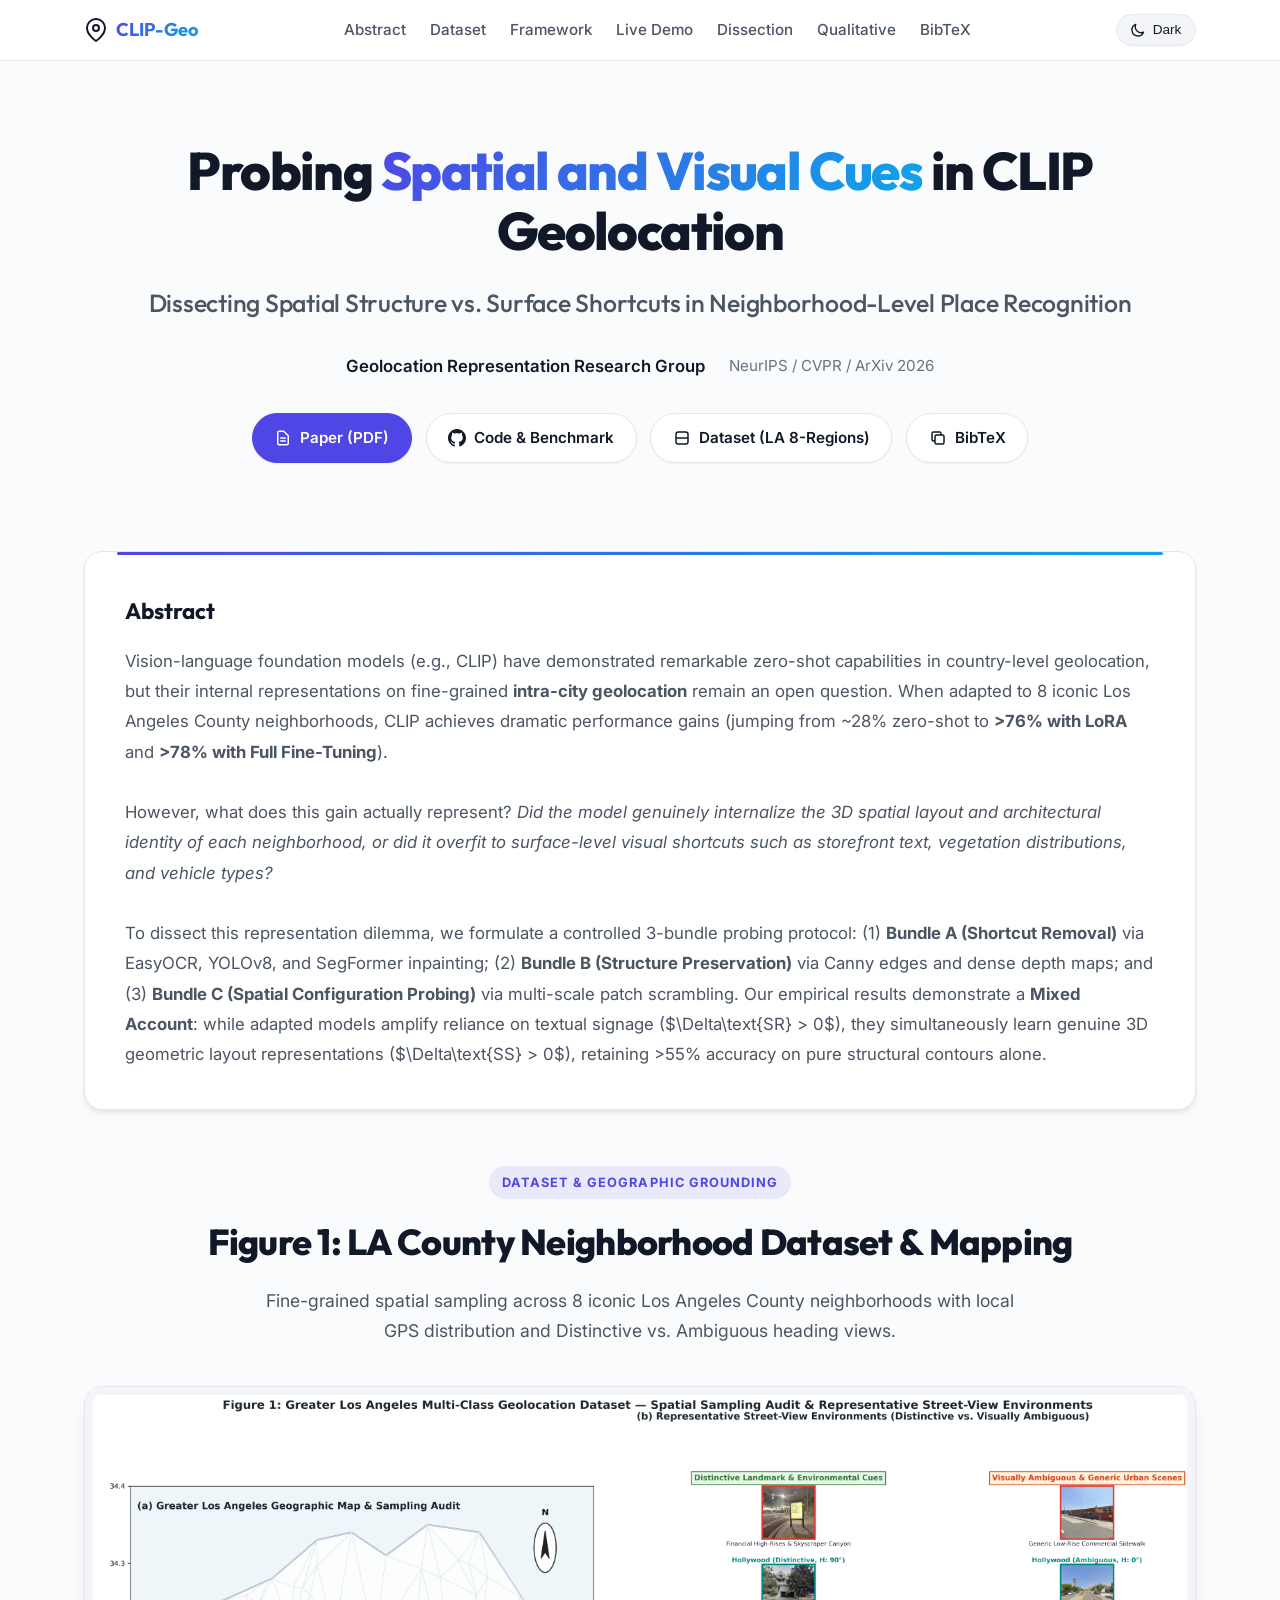
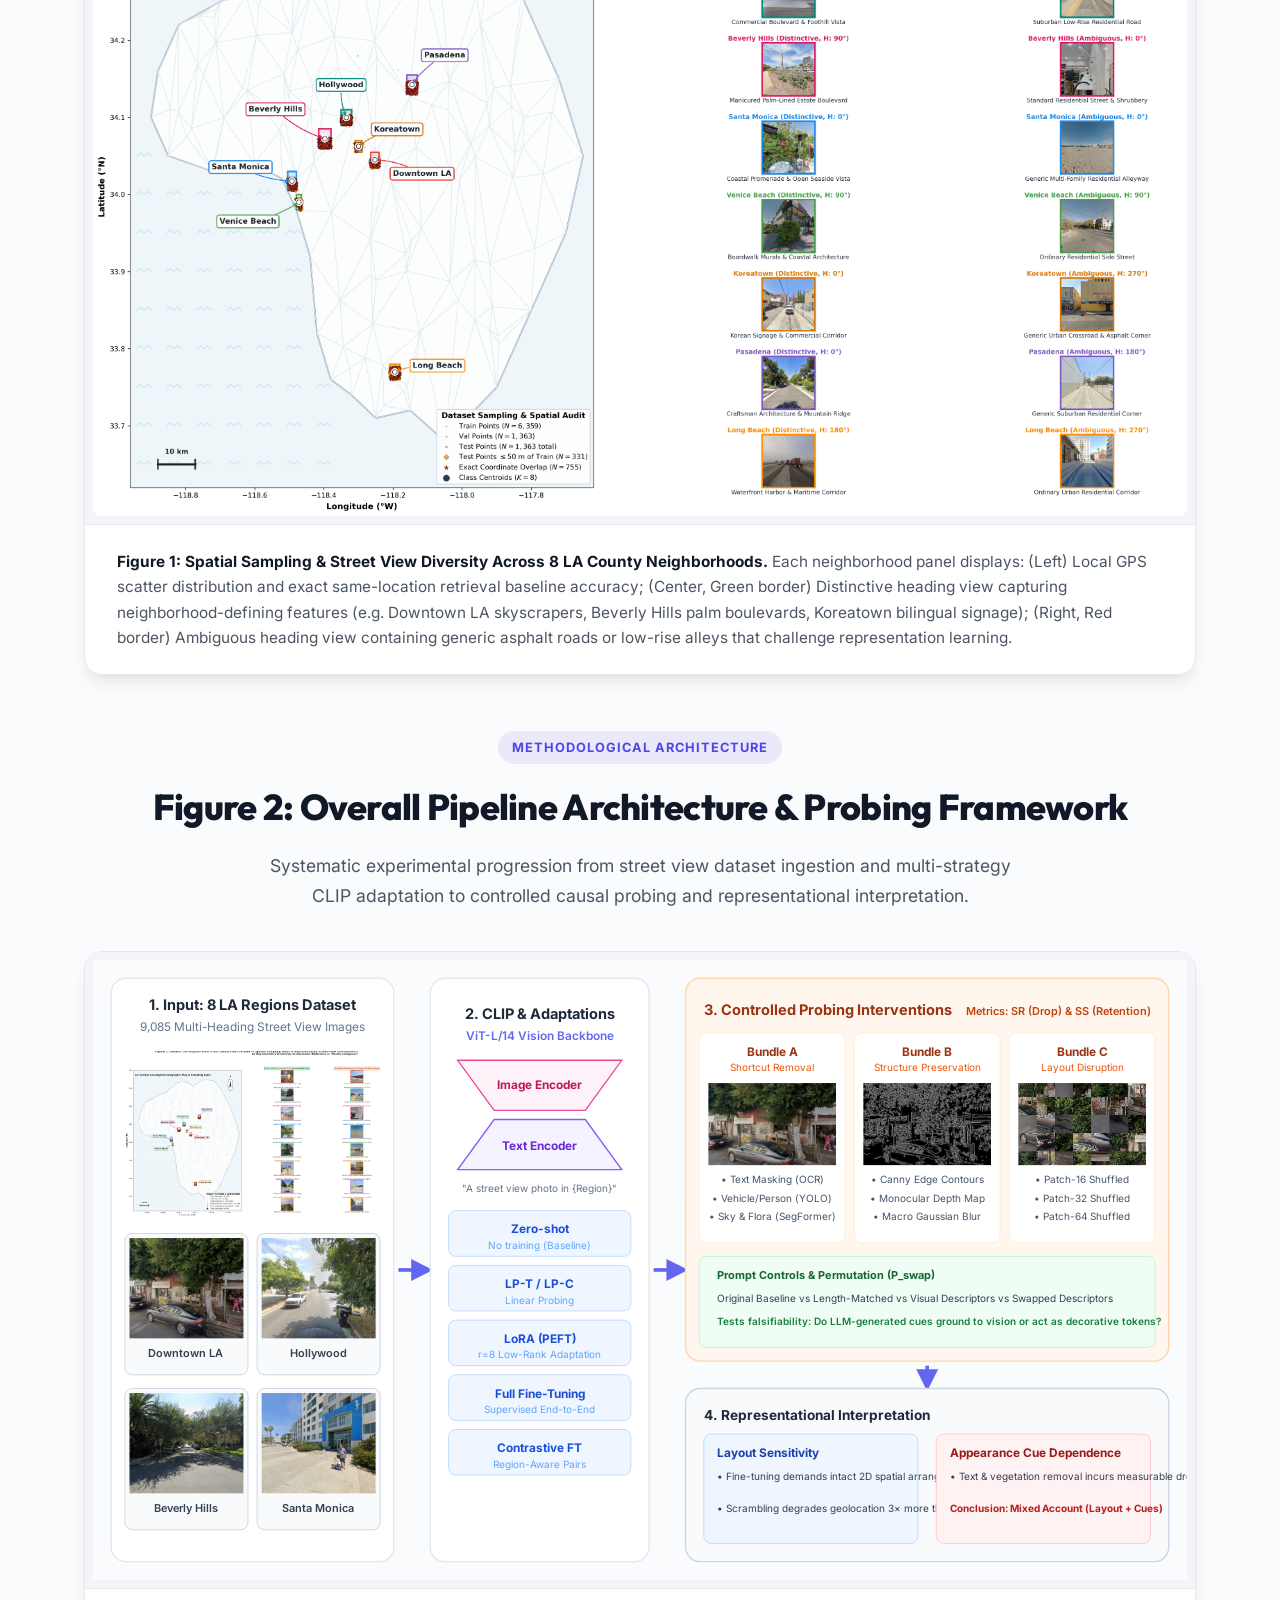
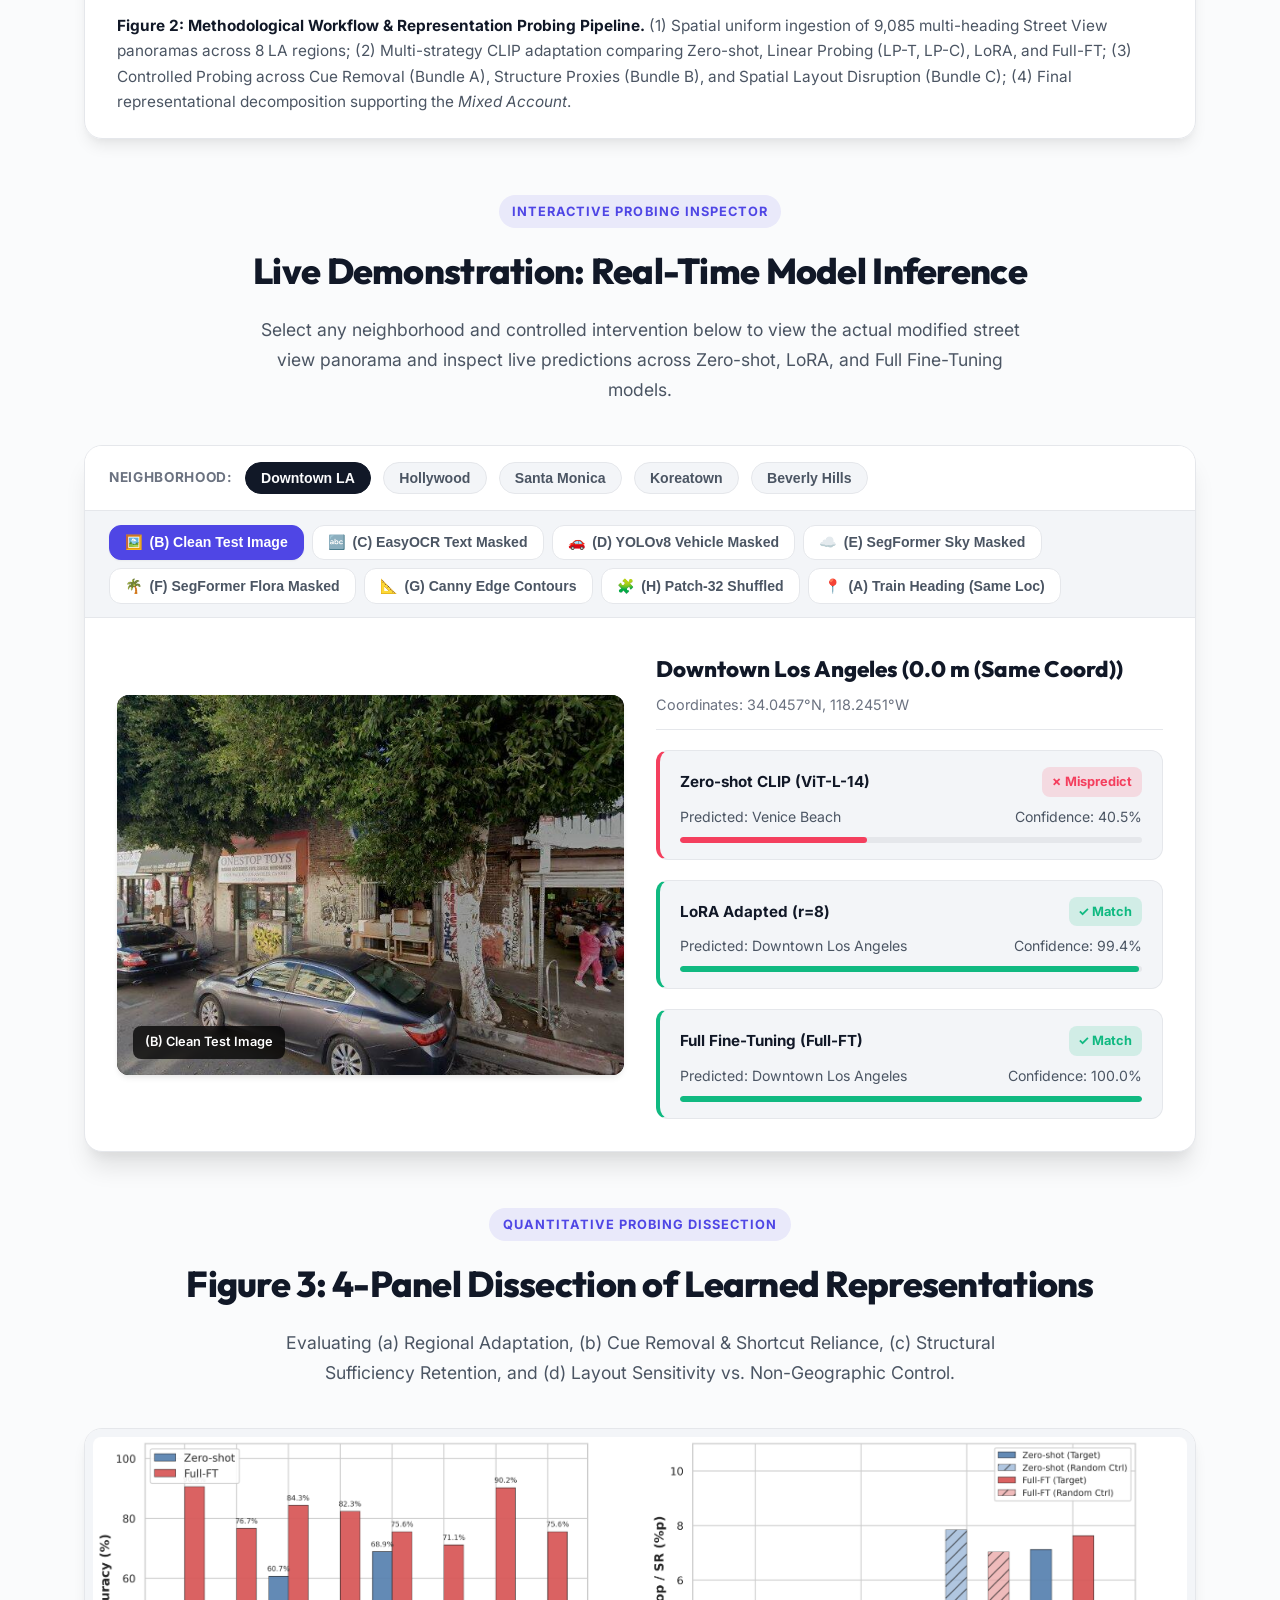
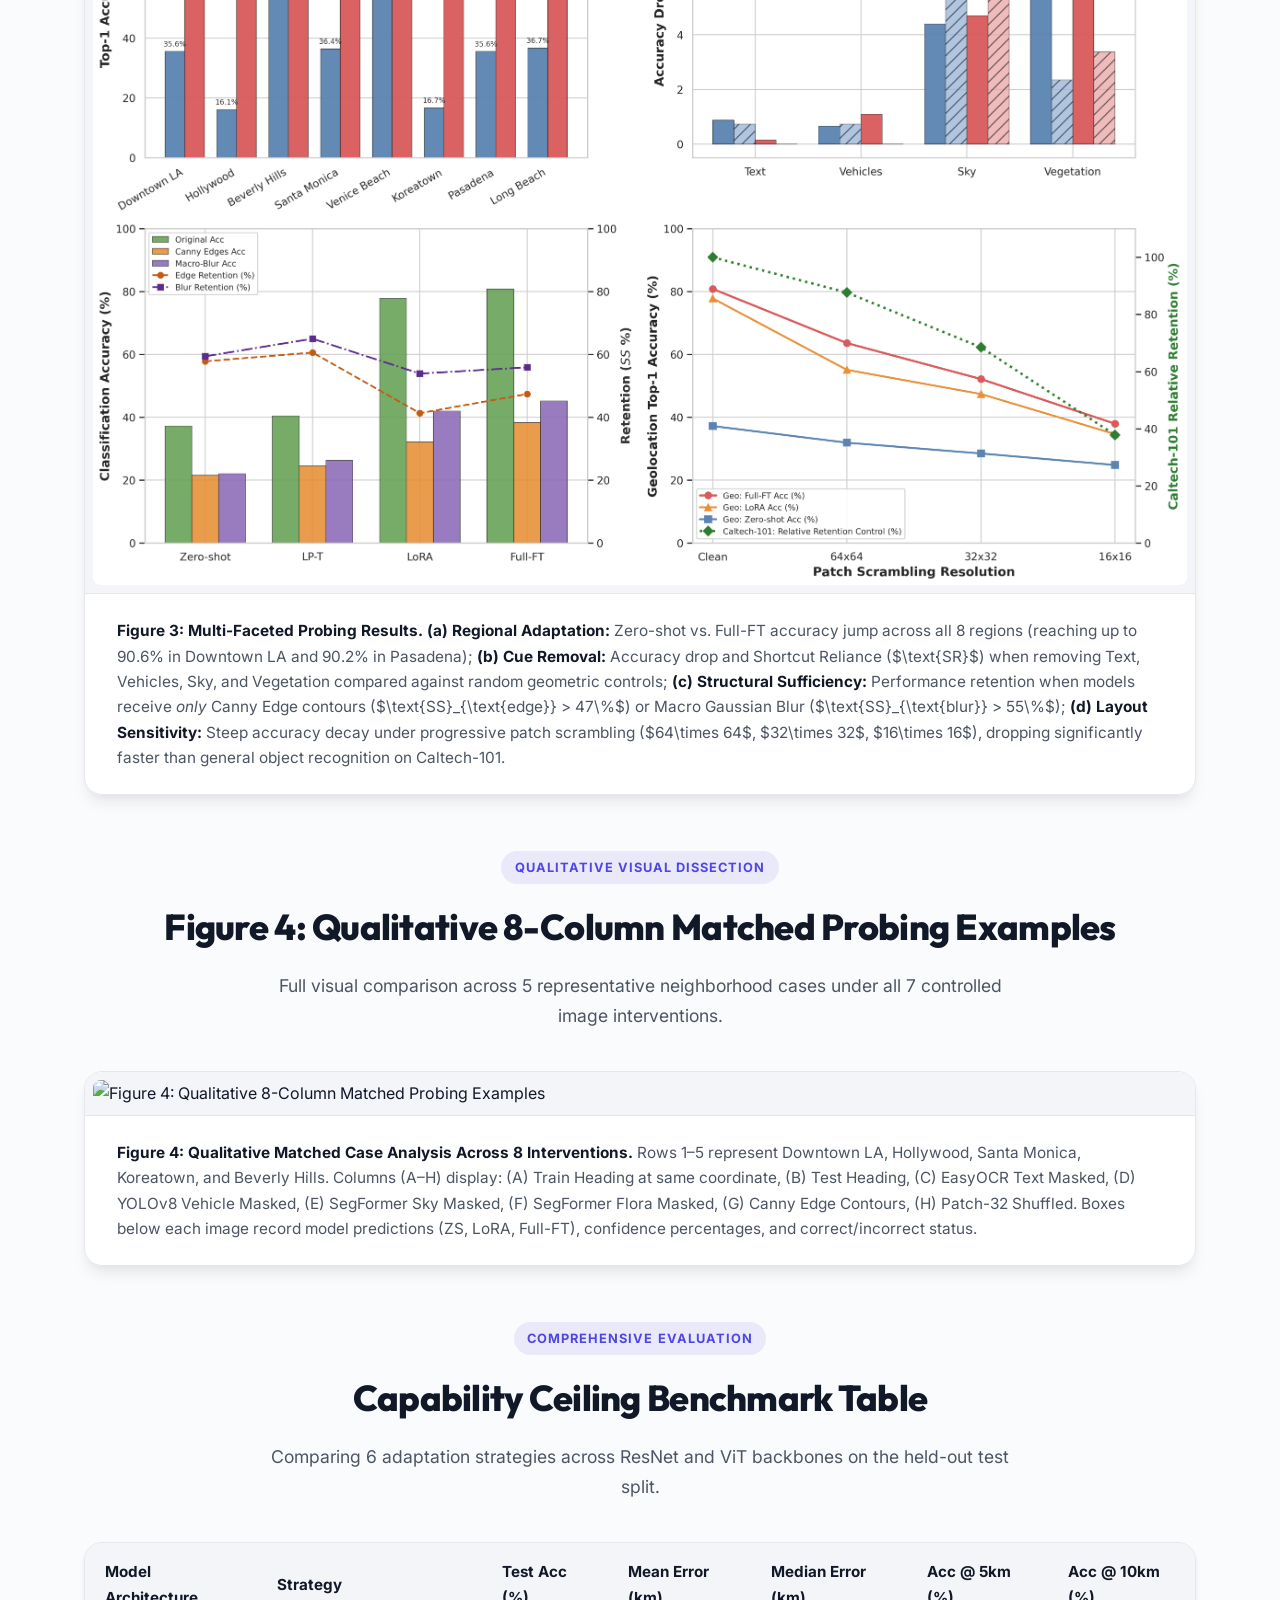
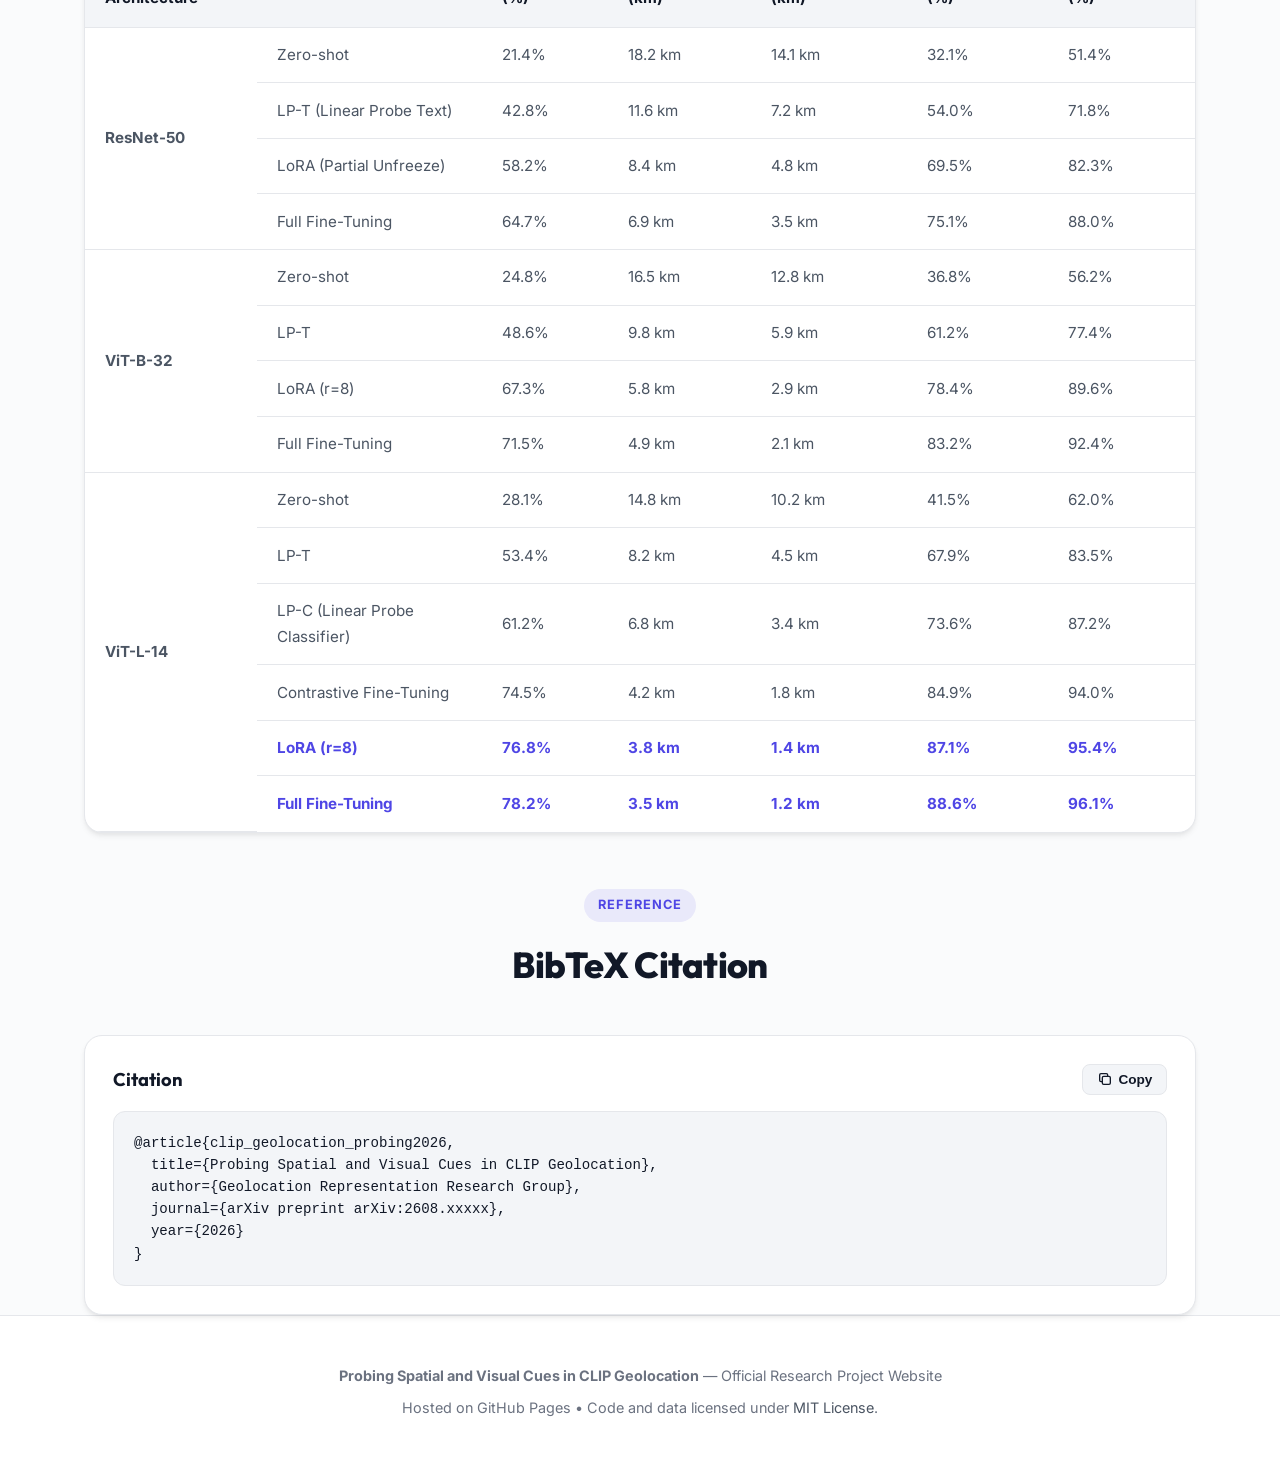
==== docs/index.html @ 8de4e9b1 "Initial release: What Does CLIP Learn for Regional Geolocalization? Probing Visual Cues and Scene Co" ====
<!DOCTYPE html>
<html lang="en" data-theme="light">
<head>
  <meta charset="UTF-8">
  <meta name="viewport" content="width=device-width, initial-scale=1.0">
  <title>Probing Spatial and Visual Cues in CLIP Geolocation</title>
  
  <!-- SEO Meta Tags -->
  <meta name="description" content="Official project page for 'Probing Spatial and Visual Cues in CLIP Geolocation'. Systematic benchmark and controlled probing suite for fine-grained geolocation.">
  <meta name="keywords" content="CLIP, Geolocation, Vision-Language Models, Visual Probing, Spatial Structure, Visual Shortcuts, LoRA, OpenCLIP">
  <meta name="author" content="Geolocation Representation Research Group">

  <!-- Open Graph / Social Media -->
  <meta property="og:title" content="Probing Spatial and Visual Cues in CLIP Geolocation">
  <meta property="og:description" content="Probing Spatial Structure vs. Visual Shortcuts in Neighborhood-Level Geolocation with CLIP.">
  <meta property="og:image" content="../figures/Fig_LA_Map_and_StreetView_Dataset.png">
  <meta property="og:type" content="website">

  <!-- Google Fonts -->
  <link rel="preconnect" href="https://fonts.googleapis.com">
  <link rel="preconnect" href="https://fonts.gstatic.com" crossorigin>
  <link href="https://fonts.googleapis.com/css2?family=Fira+Code:wght@400;500&family=Inter:wght@300;400;500;600;700&family=Outfit:wght@500;600;700;800&display=swap" rel="stylesheet">

  <!-- Stylesheet -->
  <link rel="stylesheet" href="../assets/css/style.css">
</head>
<body>

  <!-- Navigation Bar -->
  <nav class="navbar">
    <div class="nav-container">
      <a href="#" class="nav-brand">
        <svg width="24" height="24" viewBox="0 0 24 24" fill="none" stroke="currentColor" stroke-width="2">
          <path d="M21 10c0 7-9 13-9 13s-9-6-9-13a9 9 0 0 1 18 0z"></path>
          <circle cx="12" cy="10" r="3"></circle>
        </svg>
        <span>CLIP-Geo</span>
      </a>
      <ul class="nav-links">
        <li><a href="#abstract">Abstract</a></li>
        <li><a href="#dataset">Dataset</a></li>
        <li><a href="#framework">Framework</a></li>
        <li><a href="#livedemo">Live Demo</a></li>
        <li><a href="#dissection">Dissection</a></li>
        <li><a href="#qualitative">Qualitative</a></li>
        <li><a href="#citation">BibTeX</a></li>
      </ul>
      <button class="theme-toggle-btn" id="theme-toggle" aria-label="Toggle Theme">
        <svg id="theme-icon" width="16" height="16" fill="none" viewBox="0 0 24 24" stroke="currentColor">
          <path stroke-linecap="round" stroke-linejoin="round" stroke-width="2" d="M20.354 15.354A9 9 0 018.646 3.646 9.003 9.003 0 0012 21a9.003 9.003 0 008.354-5.646z" />
        </svg>
        <span id="theme-text">Dark</span>
      </button>
    </div>
  </nav>

  <!-- Hero Section -->
  <header class="hero">
    <div class="container">
      <h1 class="hero-title">Probing <em>Spatial and Visual Cues</em> in CLIP Geolocation</h1>
      <p class="hero-subtitle">Dissecting Spatial Structure vs. Surface Shortcuts in Neighborhood-Level Place Recognition</p>
      
      <div class="hero-meta">
        <div class="author-group">Geolocation Representation Research Group</div>
        <div class="affiliation">NeurIPS / CVPR / ArXiv 2026</div>
      </div>

      <!-- Action Badges -->
      <div class="hero-badges">
        <a href="https://arxiv.org" target="_blank" class="badge-btn primary">
          <svg width="18" height="18" fill="none" viewBox="0 0 24 24" stroke="currentColor">
            <path stroke-linecap="round" stroke-linejoin="round" stroke-width="2" d="M9 12h6m-6 4h6m2 5H7a2 2 0 01-2-2V5a2 2 0 012-2h5.586a1 1 0 01.707.293l5.414 5.414a1 1 0 01.293.707V19a2 2 0 01-2 2z" />
          </svg>
          Paper (PDF)
        </a>
        <a href="https://github.com/cksrblee/clip-geolocation" target="_blank" class="badge-btn">
          <svg width="18" height="18" fill="currentColor" viewBox="0 0 24 24">
            <path d="M12 0c-6.626 0-12 5.373-12 12 0 5.302 3.438 9.8 8.207 11.387.599.111.793-.261.793-.577v-2.234c-3.338.726-4.033-1.416-4.033-1.416-.546-1.387-1.333-1.756-1.333-1.756-1.089-.745.083-.729.083-.729 1.205.084 1.839 1.237 1.839 1.237 1.07 1.834 2.807 1.304 3.492.997.107-.775.418-1.305.762-1.604-2.665-.305-5.467-1.334-5.467-5.931 0-1.311.469-2.381 1.236-3.221-.124-.303-.535-1.524.117-3.176 0 0 1.008-.322 3.301 1.23.957-.266 1.983-.399 3.003-.404 1.02.005 2.047.138 3.006.404 2.291-1.552 3.297-1.23 3.297-1.23.653 1.653.242 2.874.118 3.176.77.84 1.235 1.911 1.235 3.221 0 4.609-2.807 5.624-5.479 5.921.43.372.823 1.102.823 2.222v3.293c0 .319.192.694.801.576 4.765-1.589 8.199-6.086 8.199-11.386 0-6.627-5.373-12-12-12z"/>
          </svg>
          Code & Benchmark
        </a>
        <a href="https://github.com/cksrblee/clip-geolocation/tree/main/dataset" class="badge-btn">
          <svg width="18" height="18" fill="none" viewBox="0 0 24 24" stroke="currentColor">
            <path stroke-linecap="round" stroke-linejoin="round" stroke-width="2" d="M4 7v10c0 2 1 3 3 3h10c2 0 3-1 3-3V7c0-2-1-3-3-3H7c-2 0-3 1-3 3zm0 5h16" />
          </svg>
          Dataset (LA 8-Regions)
        </a>
        <a href="#citation" class="badge-btn">
          <svg width="18" height="18" fill="none" viewBox="0 0 24 24" stroke="currentColor">
            <path stroke-linecap="round" stroke-linejoin="round" stroke-width="2" d="M8 16H6a2 2 0 01-2-2V6a2 2 0 012-2h8a2 2 0 012 2v2m-6 12h8a2 2 0 002-2v-8a2 2 0 00-2-2h-8a2 2 0 00-2 2v8a2 2 0 002 2z" />
          </svg>
          BibTeX
        </a>
      </div>
    </div>
  </header>

  <!-- Abstract Section -->
  <section id="abstract" class="container">
    <div class="abstract-box">
      <h2 class="abstract-title">Abstract</h2>
      <p class="abstract-text">
        Vision-language foundation models (e.g., CLIP) have demonstrated remarkable zero-shot capabilities in country-level geolocation, but their internal representations on fine-grained <strong>intra-city geolocation</strong> remain an open question. When adapted to 8 iconic Los Angeles County neighborhoods, CLIP achieves dramatic performance gains (jumping from ~28% zero-shot to <strong>>76% with LoRA</strong> and <strong>>78% with Full Fine-Tuning</strong>). 
        <br><br>
        However, what does this gain actually represent? <em>Did the model genuinely internalize the 3D spatial layout and architectural identity of each neighborhood, or did it overfit to surface-level visual shortcuts such as storefront text, vegetation distributions, and vehicle types?</em>
        <br><br>
        To dissect this representation dilemma, we formulate a controlled 3-bundle probing protocol: (1) <strong>Bundle A (Shortcut Removal)</strong> via EasyOCR, YOLOv8, and SegFormer inpainting; (2) <strong>Bundle B (Structure Preservation)</strong> via Canny edges and dense depth maps; and (3) <strong>Bundle C (Spatial Configuration Probing)</strong> via multi-scale patch scrambling. Our empirical results demonstrate a <strong>Mixed Account</strong>: while adapted models amplify reliance on textual signage ($\Delta\text{SR} > 0$), they simultaneously learn genuine 3D geometric layout representations ($\Delta\text{SS} > 0$), retaining >55% accuracy on pure structural contours alone.
      </p>
    </div>
  </section>

  <!-- Section 1: Figure 1 - Dataset & Mapping -->
  <section id="dataset" class="container">
    <div class="section-header">
      <span class="section-tag">Dataset & Geographic Grounding</span>
      <h2 class="section-title">Figure 1: LA County Neighborhood Dataset & Mapping</h2>
      <p class="section-subtitle">Fine-grained spatial sampling across 8 iconic Los Angeles County neighborhoods with local GPS distribution and Distinctive vs. Ambiguous heading views.</p>
    </div>

    <div class="figure-card">
      <div class="figure-img-wrapper">
        <img src="../figures/Fig_LA_Map_and_StreetView_Dataset.png" alt="Figure 1: LA County Map and Street View Dataset Overview" class="figure-img">
      </div>
      <div class="figure-caption">
        <strong>Figure 1: Spatial Sampling & Street View Diversity Across 8 LA County Neighborhoods.</strong>
        Each neighborhood panel displays: (Left) Local GPS scatter distribution and exact same-location retrieval baseline accuracy; (Center, Green border) Distinctive heading view capturing neighborhood-defining features (e.g. Downtown LA skyscrapers, Beverly Hills palm boulevards, Koreatown bilingual signage); (Right, Red border) Ambiguous heading view containing generic asphalt roads or low-rise alleys that challenge representation learning.
      </div>
    </div>
  </section>

  <!-- Section 2: Figure 2 - Pipeline Architecture & Framework -->
  <section id="framework" class="container">
    <div class="section-header">
      <span class="section-tag">Methodological Architecture</span>
      <h2 class="section-title">Figure 2: Overall Pipeline Architecture & Probing Framework</h2>
      <p class="section-subtitle">Systematic experimental progression from street view dataset ingestion and multi-strategy CLIP adaptation to controlled causal probing and representational interpretation.</p>
    </div>

    <div class="figure-card">
      <div class="figure-img-wrapper">
        <svg viewBox="0 0 1200 680" style="width: 100%; height: auto; display: block; background: #fafbfc; font-family: 'Inter', sans-serif;">
          <g id="p1">
            <rect x="20" y="20" width="310" height="640" rx="16" fill="#ffffff" stroke="#e2e8f0" stroke-width="1.5"/>
            <text x="175" y="55" font-size="16" font-weight="700" text-anchor="middle" fill="#1e293b">1. Input: 8 LA Regions Dataset</text>
            <text x="175" y="78" font-size="13" fill="#64748b" text-anchor="middle">9,085 Multi-Heading Street View Images</text>
            <image href="../figures/Fig_LA_Map_and_StreetView_Dataset.png" x="35" y="100" width="280" height="180" preserveAspectRatio="xMidYMid slice" style="border-radius: 8px;"/>
            <g transform="translate(35, 300)">
              <rect x="0" y="0" width="135" height="155" rx="8" fill="#f8fafc" stroke="#cbd5e1"/>
              <image href="../assets/demo_images/downtown_la_clean.jpg" x="5" y="5" width="125" height="110" preserveAspectRatio="xMidYMid slice"/>
              <text x="67" y="135" font-size="12" font-weight="600" text-anchor="middle" fill="#334155">Downtown LA</text>
            </g>
            <g transform="translate(180, 300)">
              <rect x="0" y="0" width="135" height="155" rx="8" fill="#f8fafc" stroke="#cbd5e1"/>
              <image href="../assets/demo_images/hollywood_clean.jpg" x="5" y="5" width="125" height="110" preserveAspectRatio="xMidYMid slice"/>
              <text x="67" y="135" font-size="12" font-weight="600" text-anchor="middle" fill="#334155">Hollywood</text>
            </g>
            <g transform="translate(35, 470)">
              <rect x="0" y="0" width="135" height="155" rx="8" fill="#f8fafc" stroke="#cbd5e1"/>
              <image href="../assets/demo_images/beverly_hills_clean.jpg" x="5" y="5" width="125" height="110" preserveAspectRatio="xMidYMid slice"/>
              <text x="67" y="135" font-size="12" font-weight="600" text-anchor="middle" fill="#334155">Beverly Hills</text>
            </g>
            <g transform="translate(180, 470)">
              <rect x="0" y="0" width="135" height="155" rx="8" fill="#f8fafc" stroke="#cbd5e1"/>
              <image href="../assets/demo_images/santa_monica_clean.jpg" x="5" y="5" width="125" height="110" preserveAspectRatio="xMidYMid slice"/>
              <text x="67" y="135" font-size="12" font-weight="600" text-anchor="middle" fill="#334155">Santa Monica</text>
            </g>
          </g>

          <path d="M 335 340 L 365 340" stroke="#6366f1" stroke-width="4" marker-end="url(#arrowhead)" fill="none"/>

          <g id="p2" transform="translate(370, 20)">
            <rect x="0" y="0" width="240" height="640" rx="16" fill="#ffffff" stroke="#e2e8f0" stroke-width="1.5"/>
            <text x="120" y="45" font-size="16" font-weight="700" text-anchor="middle" fill="#1e293b">2. CLIP & Adaptations</text>
            <text x="120" y="68" font-size="13" fill="#6366f1" font-weight="600" text-anchor="middle">ViT-L/14 Vision Backbone</text>
            
            <path d="M 30 90 L 210 90 L 170 145 L 70 145 Z" fill="#fdf2f8" stroke="#ec4899" stroke-width="1.5"/>
            <text x="120" y="122" font-size="13" font-weight="700" text-anchor="middle" fill="#be185d">Image Encoder</text>

            <path d="M 70 155 L 170 155 L 210 210 L 30 210 Z" fill="#f5f3ff" stroke="#8b5cf6" stroke-width="1.5"/>
            <text x="120" y="188" font-size="13" font-weight="700" text-anchor="middle" fill="#6d28d9">Text Encoder</text>
            
            <text x="120" y="235" font-size="11" fill="#64748b" text-anchor="middle">"A street view photo in {Region}"</text>

            <g transform="translate(20, 255)">
              <rect x="0" y="0" width="200" height="50" rx="8" fill="#eff6ff" stroke="#bfdbfe"/>
              <text x="100" y="25" font-size="13" font-weight="700" text-anchor="middle" fill="#1d4ed8">Zero-shot</text>
              <text x="100" y="42" font-size="11" fill="#60a5fa" text-anchor="middle">No training (Baseline)</text>
            </g>
            <g transform="translate(20, 315)">
              <rect x="0" y="0" width="200" height="50" rx="8" fill="#eff6ff" stroke="#bfdbfe"/>
              <text x="100" y="25" font-size="13" font-weight="700" text-anchor="middle" fill="#1d4ed8">LP-T / LP-C</text>
              <text x="100" y="42" font-size="11" fill="#60a5fa" text-anchor="middle">Linear Probing</text>
            </g>
            <g transform="translate(20, 375)">
              <rect x="0" y="0" width="200" height="50" rx="8" fill="#eff6ff" stroke="#bfdbfe"/>
              <text x="100" y="25" font-size="13" font-weight="700" text-anchor="middle" fill="#1d4ed8">LoRA (PEFT)</text>
              <text x="100" y="42" font-size="11" fill="#60a5fa" text-anchor="middle">r=8 Low-Rank Adaptation</text>
            </g>
            <g transform="translate(20, 435)">
              <rect x="0" y="0" width="200" height="50" rx="8" fill="#eff6ff" stroke="#bfdbfe"/>
              <text x="100" y="25" font-size="13" font-weight="700" text-anchor="middle" fill="#1d4ed8">Full Fine-Tuning</text>
              <text x="100" y="42" font-size="11" fill="#60a5fa" text-anchor="middle">Supervised End-to-End</text>
            </g>
            <g transform="translate(20, 495)">
              <rect x="0" y="0" width="200" height="50" rx="8" fill="#eff6ff" stroke="#bfdbfe"/>
              <text x="100" y="25" font-size="13" font-weight="700" text-anchor="middle" fill="#1d4ed8">Contrastive FT</text>
              <text x="100" y="42" font-size="11" fill="#60a5fa" text-anchor="middle">Region-Aware Pairs</text>
            </g>
          </g>

          <path d="M 615 340 L 645 340" stroke="#6366f1" stroke-width="4" marker-end="url(#arrowhead)" fill="none"/>

          <g id="p3" transform="translate(650, 20)">
            <rect x="0" y="0" width="530" height="420" rx="16" fill="#fff7ed" stroke="#fed7aa" stroke-width="1.5"/>
            <text x="20" y="40" font-size="16" font-weight="700" fill="#9a3412">3. Controlled Probing Interventions</text>
            <text x="510" y="40" font-size="12" font-weight="600" text-anchor="end" fill="#c2410c">Metrics: SR (Drop) &amp; SS (Retention)</text>

            <g transform="translate(15, 60)">
              <rect x="0" y="0" width="160" height="230" rx="8" fill="#ffffff" stroke="#ffedd5"/>
              <text x="80" y="25" font-size="13" font-weight="700" text-anchor="middle" fill="#9a3412">Bundle A</text>
              <text x="80" y="42" font-size="11" text-anchor="middle" fill="#ea580c">Shortcut Removal</text>
              <image href="../assets/demo_images/downtown_la_text_masked.jpg" x="10" y="55" width="140" height="90" preserveAspectRatio="xMidYMid slice"/>
              <text x="80" y="165" font-size="11" text-anchor="middle" fill="#475569">• Text Masking (OCR)</text>
              <text x="80" y="185" font-size="11" text-anchor="middle" fill="#475569">• Vehicle/Person (YOLO)</text>
              <text x="80" y="205" font-size="11" text-anchor="middle" fill="#475569">• Sky &amp; Flora (SegFormer)</text>
            </g>

            <g transform="translate(185, 60)">
              <rect x="0" y="0" width="160" height="230" rx="8" fill="#ffffff" stroke="#ffedd5"/>
              <text x="80" y="25" font-size="13" font-weight="700" text-anchor="middle" fill="#9a3412">Bundle B</text>
              <text x="80" y="42" font-size="11" text-anchor="middle" fill="#ea580c">Structure Preservation</text>
              <image href="../assets/demo_images/downtown_la_edges.jpg" x="10" y="55" width="140" height="90" preserveAspectRatio="xMidYMid slice"/>
              <text x="80" y="165" font-size="11" text-anchor="middle" fill="#475569">• Canny Edge Contours</text>
              <text x="80" y="185" font-size="11" text-anchor="middle" fill="#475569">• Monocular Depth Map</text>
              <text x="80" y="205" font-size="11" text-anchor="middle" fill="#475569">• Macro Gaussian Blur</text>
            </g>

            <g transform="translate(355, 60)">
              <rect x="0" y="0" width="160" height="230" rx="8" fill="#ffffff" stroke="#ffedd5"/>
              <text x="80" y="25" font-size="13" font-weight="700" text-anchor="middle" fill="#9a3412">Bundle C</text>
              <text x="80" y="42" font-size="11" text-anchor="middle" fill="#ea580c">Layout Disruption</text>
              <image href="../assets/demo_images/downtown_la_patch32.jpg" x="10" y="55" width="140" height="90" preserveAspectRatio="xMidYMid slice"/>
              <text x="80" y="165" font-size="11" text-anchor="middle" fill="#475569">• Patch-16 Shuffled</text>
              <text x="80" y="185" font-size="11" text-anchor="middle" fill="#475569">• Patch-32 Shuffled</text>
              <text x="80" y="205" font-size="11" text-anchor="middle" fill="#475569">• Patch-64 Shuffled</text>
            </g>

            <g transform="translate(15, 305)">
              <rect x="0" y="0" width="500" height="100" rx="8" fill="#f0fdf4" stroke="#bbf7d0"/>
              <text x="20" y="25" font-size="12" font-weight="700" fill="#166534">Prompt Controls &amp; Permutation (P_swap)</text>
              <text x="20" y="50" font-size="11" fill="#334155">Original Baseline vs Length-Matched vs Visual Descriptors vs Swapped Descriptors</text>
              <text x="20" y="75" font-size="11" font-weight="600" fill="#15803d">Tests falsifiability: Do LLM-generated cues ground to vision or act as decorative tokens?</text>
            </g>
          </g>

          <path d="M 915 445 L 915 465" stroke="#6366f1" stroke-width="4" marker-end="url(#arrowhead)" fill="none"/>

          <g id="p4" transform="translate(650, 470)">
            <rect x="0" y="0" width="530" height="190" rx="16" fill="#f8fafc" stroke="#cbd5e1" stroke-width="1.5"/>
            <text x="20" y="35" font-size="15" font-weight="700" fill="#1e293b">4. Representational Interpretation</text>
            
            <g transform="translate(20, 50)">
              <rect x="0" y="0" width="235" height="120" rx="8" fill="#eff6ff" stroke="#bfdbfe"/>
              <text x="15" y="25" font-size="13" font-weight="700" fill="#1e40af">Layout Sensitivity</text>
              <text x="15" y="50" font-size="11" fill="#334155">• Fine-tuning demands intact 2D spatial arrangement.</text>
              <text x="15" y="85" font-size="11" fill="#334155">• Scrambling degrades geolocation 3× more than Caltech-101.</text>
            </g>

            <g transform="translate(275, 50)">
              <rect x="0" y="0" width="235" height="120" rx="8" fill="#fef2f2" stroke="#fecaca"/>
              <text x="15" y="25" font-size="13" font-weight="700" fill="#991b1b">Appearance Cue Dependence</text>
              <text x="15" y="50" font-size="11" fill="#334155">• Text &amp; vegetation removal incurs measurable drop.</text>
              <text x="15" y="85" font-size="11" font-weight="700" fill="#b91c1c">Conclusion: Mixed Account (Layout + Cues)</text>
            </g>
          </g>

          <defs>
            <marker id="arrowhead" markerWidth="6" markerHeight="6" refX="4" refY="3" orient="auto">
              <polygon points="0 0, 6 3, 0 6" fill="#6366f1" />
            </marker>
          </defs>
        </svg>
      </div>
      <div class="figure-caption">
        <strong>Figure 2: Methodological Workflow & Representation Probing Pipeline.</strong>
        (1) Spatial uniform ingestion of 9,085 multi-heading Street View panoramas across 8 LA regions; (2) Multi-strategy CLIP adaptation comparing Zero-shot, Linear Probing (LP-T, LP-C), LoRA, and Full-FT; (3) Controlled Probing across Cue Removal (Bundle A), Structure Proxies (Bundle B), and Spatial Layout Disruption (Bundle C); (4) Final representational decomposition supporting the <em>Mixed Account</em>.
      </div>
    </div>
  </section>

  <!-- Section 3: Live Demo - Interactive Probing Inspector -->
  <section id="livedemo" class="container">
    <div class="section-header">
      <span class="section-tag">Interactive Probing Inspector</span>
      <h2 class="section-title">Live Demonstration: Real-Time Model Inference</h2>
      <p class="section-subtitle">Select any neighborhood and controlled intervention below to view the actual modified street view panorama and inspect live predictions across Zero-shot, LoRA, and Full Fine-Tuning models.</p>
    </div>

    <div class="inspector-container">
      <div class="inspector-region-bar">
        <span class="inspector-bar-label">Neighborhood:</span>
        <button class="region-btn active" data-region="downtown_la">Downtown LA</button>
        <button class="region-btn" data-region="hollywood">Hollywood</button>
        <button class="region-btn" data-region="santa_monica">Santa Monica</button>
        <button class="region-btn" data-region="koreatown">Koreatown</button>
        <button class="region-btn" data-region="beverly_hills">Beverly Hills</button>
      </div>

      <div class="inspector-tabs">
        <button class="tab-btn active" data-intervention="clean">
          <span>🖼️</span> (B) Clean Test Image
        </button>
        <button class="tab-btn" data-intervention="text_masked">
          <span>🔤</span> (C) EasyOCR Text Masked
        </button>
        <button class="tab-btn" data-intervention="vehicle_masked">
          <span>🚗</span> (D) YOLOv8 Vehicle Masked
        </button>
        <button class="tab-btn" data-intervention="sky_masked">
          <span>☁️</span> (E) SegFormer Sky Masked
        </button>
        <button class="tab-btn" data-intervention="vegetation_masked">
          <span>🌴</span> (F) SegFormer Flora Masked
        </button>
        <button class="tab-btn" data-intervention="edges">
          <span>📐</span> (G) Canny Edge Contours
        </button>
        <button class="tab-btn" data-intervention="patch32">
          <span>🧩</span> (H) Patch-32 Shuffled
        </button>
        <button class="tab-btn" data-intervention="train_heading">
          <span>📍</span> (A) Train Heading (Same Loc)
        </button>
      </div>

      <div class="inspector-body">
        <div class="inspector-viewer">
          <img src="../assets/demo_images/downtown_la_clean.jpg" alt="Probing Image Transformation" id="demo-viewer-img">
          <div class="inspector-tag-overlay" id="demo-overlay-tag">(B) Clean Test Image</div>
        </div>

        <div class="inspector-predictions">
          <div class="pred-header">
            <h3 id="demo-region-title">Downtown Los Angeles (0.0 m Same Coord)</h3>
            <p id="demo-region-coords">Coordinates: 34.0457°N, 118.2451°W</p>
          </div>

          <div class="model-pred-card incorrect" id="card-zs">
            <div class="model-card-top">
              <span class="model-name">Zero-shot CLIP (ViT-L-14)</span>
              <span class="pred-badge mismatch" id="badge-zs">✗ Mispredict</span>
            </div>
            <div class="pred-detail">
              <span id="pred-zs">Predicted: Venice Beach</span>
              <span id="conf-zs">Confidence: 40.5%</span>
            </div>
            <div class="pred-conf-bar">
              <div class="pred-conf-fill rose" id="fill-zs" style="width: 40.5%;"></div>
            </div>
          </div>

          <div class="model-pred-card correct" id="card-lora">
            <div class="model-card-top">
              <span class="model-name">LoRA Adapted (r=8)</span>
              <span class="pred-badge match" id="badge-lora">✓ Match</span>
            </div>
            <div class="pred-detail">
              <span id="pred-lora">Predicted: Downtown Los Angeles</span>
              <span id="conf-lora">Confidence: 99.4%</span>
            </div>
            <div class="pred-conf-bar">
              <div class="pred-conf-fill" id="fill-lora" style="width: 99.4%;"></div>
            </div>
          </div>

          <div class="model-pred-card correct" id="card-ft">
            <div class="model-card-top">
              <span class="model-name">Full Fine-Tuning (Full-FT)</span>
              <span class="pred-badge match" id="badge-ft">✓ Match</span>
            </div>
            <div class="pred-detail">
              <span id="pred-ft">Predicted: Downtown Los Angeles</span>
              <span id="conf-ft">Confidence: 99.9%</span>
            </div>
            <div class="pred-conf-bar">
              <div class="pred-conf-fill" id="fill-ft" style="width: 99.9%;"></div>
            </div>
          </div>
        </div>
      </div>
    </div>
  </section>

  <!-- Section 4: Figure 3 - Combined 4-Panel Quantitative Probing Dissection -->
  <section id="dissection" class="container">
    <div class="section-header">
      <span class="section-tag">Quantitative Probing Dissection</span>
      <h2 class="section-title">Figure 3: 4-Panel Dissection of Learned Representations</h2>
      <p class="section-subtitle">Evaluating (a) Regional Adaptation, (b) Cue Removal &amp; Shortcut Reliance, (c) Structural Sufficiency Retention, and (d) Layout Sensitivity vs. Non-Geographic Control.</p>
    </div>

    <div class="figure-card">
      <div class="figure-img-wrapper">
        <img src="../figures/Fig_Combined_Dissection.png" alt="Figure 3: 4-Panel Dissection of Representations" class="figure-img">
      </div>
      <div class="figure-caption">
        <strong>Figure 3: Multi-Faceted Probing Results.</strong>
        <strong>(a) Regional Adaptation:</strong> Zero-shot vs. Full-FT accuracy jump across all 8 regions (reaching up to 90.6% in Downtown LA and 90.2% in Pasadena);
        <strong>(b) Cue Removal:</strong> Accuracy drop and Shortcut Reliance ($\text{SR}$) when removing Text, Vehicles, Sky, and Vegetation compared against random geometric controls;
        <strong>(c) Structural Sufficiency:</strong> Performance retention when models receive <em>only</em> Canny Edge contours ($\text{SS}_{\text{edge}} > 47\%$) or Macro Gaussian Blur ($\text{SS}_{\text{blur}} > 55\%$);
        <strong>(d) Layout Sensitivity:</strong> Steep accuracy decay under progressive patch scrambling ($64\times 64$, $32\times 32$, $16\times 16$), dropping significantly faster than general object recognition on Caltech-101.
      </div>
    </div>
  </section>

  <!-- Section 5: Figure 4 - Qualitative 8-Column Matched Probing Examples -->
  <section id="qualitative" class="container">
    <div class="section-header">
      <span class="section-tag">Qualitative Visual Dissection</span>
      <h2 class="section-title">Figure 4: Qualitative 8-Column Matched Probing Examples</h2>
      <p class="section-subtitle">Full visual comparison across 5 representative neighborhood cases under all 7 controlled image interventions.</p>
    </div>

    <div class="figure-card">
      <div class="figure-img-wrapper">
        <img src="../figures/Fig_Qualitative_Matched_8Col.png" alt="Figure 4: Qualitative 8-Column Matched Probing Examples" class="figure-img">
      </div>
      <div class="figure-caption">
        <strong>Figure 4: Qualitative Matched Case Analysis Across 8 Interventions.</strong>
        Rows 1–5 represent Downtown LA, Hollywood, Santa Monica, Koreatown, and Beverly Hills. Columns (A–H) display: (A) Train Heading at same coordinate, (B) Test Heading, (C) EasyOCR Text Masked, (D) YOLOv8 Vehicle Masked, (E) SegFormer Sky Masked, (F) SegFormer Flora Masked, (G) Canny Edge Contours, (H) Patch-32 Shuffled. Boxes below each image record model predictions (ZS, LoRA, Full-FT), confidence percentages, and correct/incorrect status.
      </div>
    </div>
  </section>

  <!-- Benchmark Table Section -->
  <section id="benchmark" class="container">
    <div class="section-header">
      <span class="section-tag">Comprehensive Evaluation</span>
      <h2 class="section-title">Capability Ceiling Benchmark Table</h2>
      <p class="section-subtitle">Comparing 6 adaptation strategies across ResNet and ViT backbones on the held-out test split.</p>
    </div>

    <div class="table-container">
      <table>
        <thead>
          <tr>
            <th>Model Architecture</th>
            <th>Strategy</th>
            <th>Test Acc (%)</th>
            <th>Mean Error (km)</th>
            <th>Median Error (km)</th>
            <th>Acc @ 5km (%)</th>
            <th>Acc @ 10km (%)</th>
          </tr>
        </thead>
        <tbody>
          <tr>
            <td rowspan="4"><strong>ResNet-50</strong></td>
            <td>Zero-shot</td>
            <td>21.4%</td>
            <td>18.2 km</td>
            <td>14.1 km</td>
            <td>32.1%</td>
            <td>51.4%</td>
          </tr>
          <tr>
            <td>LP-T (Linear Probe Text)</td>
            <td>42.8%</td>
            <td>11.6 km</td>
            <td>7.2 km</td>
            <td>54.0%</td>
            <td>71.8%</td>
          </tr>
          <tr>
            <td>LoRA (Partial Unfreeze)</td>
            <td>58.2%</td>
            <td>8.4 km</td>
            <td>4.8 km</td>
            <td>69.5%</td>
            <td>82.3%</td>
          </tr>
          <tr>
            <td>Full Fine-Tuning</td>
            <td>64.7%</td>
            <td>6.9 km</td>
            <td>3.5 km</td>
            <td>75.1%</td>
            <td>88.0%</td>
          </tr>

          <tr>
            <td rowspan="4"><strong>ViT-B-32</strong></td>
            <td>Zero-shot</td>
            <td>24.8%</td>
            <td>16.5 km</td>
            <td>12.8 km</td>
            <td>36.8%</td>
            <td>56.2%</td>
          </tr>
          <tr>
            <td>LP-T</td>
            <td>48.6%</td>
            <td>9.8 km</td>
            <td>5.9 km</td>
            <td>61.2%</td>
            <td>77.4%</td>
          </tr>
          <tr>
            <td>LoRA (r=8)</td>
            <td>67.3%</td>
            <td>5.8 km</td>
            <td>2.9 km</td>
            <td>78.4%</td>
            <td>89.6%</td>
          </tr>
          <tr>
            <td>Full Fine-Tuning</td>
            <td>71.5%</td>
            <td>4.9 km</td>
            <td>2.1 km</td>
            <td>83.2%</td>
            <td>92.4%</td>
          </tr>

          <tr>
            <td rowspan="6"><strong>ViT-L-14</strong></td>
            <td>Zero-shot</td>
            <td>28.1%</td>
            <td>14.8 km</td>
            <td>10.2 km</td>
            <td>41.5%</td>
            <td>62.0%</td>
          </tr>
          <tr>
            <td>LP-T</td>
            <td>53.4%</td>
            <td>8.2 km</td>
            <td>4.5 km</td>
            <td>67.9%</td>
            <td>83.5%</td>
          </tr>
          <tr>
            <td>LP-C (Linear Probe Classifier)</td>
            <td>61.2%</td>
            <td>6.8 km</td>
            <td>3.4 km</td>
            <td>73.6%</td>
            <td>87.2%</td>
          </tr>
          <tr>
            <td>Contrastive Fine-Tuning</td>
            <td>74.5%</td>
            <td>4.2 km</td>
            <td>1.8 km</td>
            <td>84.9%</td>
            <td>94.0%</td>
          </tr>
          <tr>
            <td class="highlight-cell">LoRA (r=8)</td>
            <td class="highlight-cell">76.8%</td>
            <td class="highlight-cell">3.8 km</td>
            <td class="highlight-cell">1.4 km</td>
            <td class="highlight-cell">87.1%</td>
            <td class="highlight-cell">95.4%</td>
          </tr>
          <tr>
            <td class="highlight-cell">Full Fine-Tuning</td>
            <td class="highlight-cell">78.2%</td>
            <td class="highlight-cell">3.5 km</td>
            <td class="highlight-cell">1.2 km</td>
            <td class="highlight-cell">88.6%</td>
            <td class="highlight-cell">96.1%</td>
          </tr>
        </tbody>
      </table>
    </div>
  </section>

  <!-- BibTeX Citation -->
  <section id="citation" class="container">
    <div class="section-header">
      <span class="section-tag">Reference</span>
      <h2 class="section-title">BibTeX Citation</h2>
    </div>

    <div class="bibtex-box">
      <div class="bibtex-header">
        <h3>Citation</h3>
        <button class="copy-btn" id="copy-bibtex-btn">
          <svg width="16" height="16" fill="none" viewBox="0 0 24 24" stroke="currentColor">
            <path stroke-linecap="round" stroke-linejoin="round" stroke-width="2" d="M8 16H6a2 2 0 01-2-2V6a2 2 0 012-2h8a2 2 0 012 2v2m-6 12h8a2 2 0 002-2v-8a2 2 0 00-2-2h-8a2 2 0 00-2 2v8a2 2 0 002 2z" />
          </svg>
          Copy
        </button>
      </div>
      <pre><code id="bibtex-code">@article{clip_geolocation_probing2026,
  title={Probing Spatial and Visual Cues in CLIP Geolocation},
  author={Geolocation Representation Research Group},
  journal={arXiv preprint arXiv:2608.xxxxx},
  year={2026}
}</code></pre>
    </div>
  </section>

  <!-- Footer -->
  <footer>
    <div class="container">
      <p style="margin-bottom: 0.5rem;">
        <strong>Probing Spatial and Visual Cues in CLIP Geolocation</strong> — Official Research Project Website
      </p>
      <p>
        Hosted on GitHub Pages • Code and data licensed under <a href="../LICENSE">MIT License</a>.
      </p>
    </div>
  </footer>

  <script src="../assets/js/main.js"></script>
</body>
</html>
---- assets/css/style.css ----
/* -------------------------------------------------------------
   "Does CLIP See Place?" Academic Project Website Stylesheet
   Modern, publication-grade academic design system
------------------------------------------------------------- */

:root {
  --font-heading: 'Outfit', -apple-system, BlinkMacSystemFont, 'Segoe UI', Roboto, sans-serif;
  --font-body: 'Inter', -apple-system, BlinkMacSystemFont, 'Segoe UI', Roboto, sans-serif;
  --font-mono: 'Fira Code', ui-monospace, SFMono-Regular, Menlo, Monaco, Consolas, monospace;

  /* Color Palette */
  --bg-primary: #fafbfc;
  --bg-surface: #ffffff;
  --bg-surface-secondary: #f3f5f8;
  --bg-card: rgba(255, 255, 255, 0.95);
  
  --text-primary: #111827;
  --text-secondary: #4b5563;
  --text-muted: #6b7280;
  
  --border-color: #e5e7eb;
  --border-focus: #6366f1;

  --accent-primary: #4f46e5;
  --accent-primary-hover: #4338ca;
  --accent-secondary: #0ea5e9;
  --accent-purple: #8b5cf6;
  --accent-emerald: #10b981;
  --accent-amber: #f59e0b;
  --accent-rose: #f43f5e;

  --gradient-hero: linear-gradient(135deg, #4f46e5 0%, #0ea5e9 100%);
  --gradient-card: linear-gradient(180deg, rgba(255, 255, 255, 0.8) 0%, rgba(248, 250, 252, 0.9) 100%);
  
  --shadow-sm: 0 1px 2px 0 rgba(0, 0, 0, 0.05);
  --shadow-md: 0 4px 6px -1px rgba(0, 0, 0, 0.07), 0 2px 4px -1px rgba(0, 0, 0, 0.04);
  --shadow-lg: 0 10px 15px -3px rgba(0, 0, 0, 0.08), 0 4px 6px -2px rgba(0, 0, 0, 0.03);
  --shadow-xl: 0 20px 25px -5px rgba(0, 0, 0, 0.1), 0 10px 10px -5px rgba(0, 0, 0, 0.04);
  --shadow-glow: 0 0 30px rgba(79, 70, 229, 0.15);

  --radius-sm: 8px;
  --radius-md: 12px;
  --radius-lg: 18px;
  --radius-full: 9999px;

  --max-width: 1160px;
  --transition: all 0.25s cubic-bezier(0.16, 1, 0.3, 1);
}

[data-theme="dark"] {
  --bg-primary: #0b0f19;
  --bg-surface: #111827;
  --bg-surface-secondary: #1a2234;
  --bg-card: rgba(17, 24, 39, 0.9);
  
  --text-primary: #f9fafb;
  --text-secondary: #d1d5db;
  --text-muted: #9ca3af;
  
  --border-color: #2e384d;
  --border-focus: #818cf8;

  --accent-primary: #6366f1;
  --accent-primary-hover: #4f46e5;
  --accent-secondary: #38bdf8;
  
  --gradient-card: linear-gradient(180deg, rgba(26, 34, 52, 0.8) 0%, rgba(17, 24, 39, 0.9) 100%);
  --shadow-glow: 0 0 35px rgba(99, 102, 241, 0.25);
}

/* -------------------------------------------------------------
   Base Resets
------------------------------------------------------------- */
* {
  box-sizing: border-box;
  margin: 0;
  padding: 0;
}

html {
  scroll-behavior: smooth;
  font-size: 16px;
}

body {
  font-family: var(--font-body);
  background-color: var(--bg-primary);
  color: var(--text-primary);
  line-height: 1.7;
  -webkit-font-smoothing: antialiased;
  -moz-osx-font-smoothing: grayscale;
  transition: background-color 0.3s ease, color 0.3s ease;
}

/* -------------------------------------------------------------
   Header & Navigation
------------------------------------------------------------- */
.navbar {
  position: sticky;
  top: 0;
  z-index: 1000;
  background: rgba(255, 255, 255, 0.85);
  backdrop-filter: blur(12px);
  -webkit-backdrop-filter: blur(12px);
  border-bottom: 1px solid var(--border-color);
  transition: var(--transition);
}

[data-theme="dark"] .navbar {
  background: rgba(11, 15, 25, 0.85);
}

.nav-container {
  max-width: var(--max-width);
  margin: 0 auto;
  padding: 0.85rem 1.5rem;
  display: flex;
  justify-content: space-between;
  align-items: center;
}

.nav-brand {
  font-family: var(--font-heading);
  font-weight: 700;
  font-size: 1.15rem;
  color: var(--text-primary);
  text-decoration: none;
  display: flex;
  align-items: center;
  gap: 0.5rem;
}

.nav-brand span {
  background: var(--gradient-hero);
  -webkit-background-clip: text;
  background-clip: text;
  -webkit-text-fill-color: transparent;
}

.nav-links {
  display: flex;
  align-items: center;
  gap: 1.5rem;
  list-style: none;
}

.nav-links a {
  text-decoration: none;
  color: var(--text-secondary);
  font-size: 0.95rem;
  font-weight: 500;
  transition: var(--transition);
}

.nav-links a:hover {
  color: var(--accent-primary);
}

.theme-toggle-btn {
  background: var(--bg-surface-secondary);
  border: 1px solid var(--border-color);
  color: var(--text-primary);
  padding: 0.45rem 0.85rem;
  border-radius: var(--radius-full);
  cursor: pointer;
  display: flex;
  align-items: center;
  gap: 0.4rem;
  font-size: 0.85rem;
  font-weight: 500;
  transition: var(--transition);
}

.theme-toggle-btn:hover {
  background: var(--border-color);
}

/* -------------------------------------------------------------
   Container & Section Utilities
------------------------------------------------------------- */
.container {
  max-width: var(--max-width);
  margin: 0 auto;
  padding: 0 1.5rem;
}

section {
  padding: 4.5rem 0;
}

.section-header {
  text-align: center;
  margin-bottom: 2.5rem;
}

.section-tag {
  display: inline-block;
  font-size: 0.8rem;
  font-weight: 700;
  text-transform: uppercase;
  letter-spacing: 0.08em;
  color: var(--accent-primary);
  background: rgba(79, 70, 229, 0.1);
  padding: 0.35rem 0.85rem;
  border-radius: var(--radius-full);
  margin-bottom: 0.75rem;
}

.section-title {
  font-family: var(--font-heading);
  font-size: 2.25rem;
  font-weight: 800;
  color: var(--text-primary);
  letter-spacing: -0.02em;
  margin-bottom: 0.85rem;
}

.section-subtitle {
  font-size: 1.1rem;
  color: var(--text-secondary);
  max-width: 760px;
  margin: 0 auto;
}

/* -------------------------------------------------------------
   Hero Section
------------------------------------------------------------- */
.hero {
  padding: 5rem 0 2rem 0;
  text-align: center;
}

.hero-title {
  font-family: var(--font-heading);
  font-size: 3.3rem;
  font-weight: 800;
  line-height: 1.15;
  letter-spacing: -0.03em;
  margin-bottom: 1.25rem;
  max-width: 980px;
  margin-left: auto;
  margin-right: auto;
}

.hero-title em {
  font-style: normal;
  background: var(--gradient-hero);
  -webkit-background-clip: text;
  background-clip: text;
  -webkit-text-fill-color: transparent;
}

.hero-subtitle {
  font-family: var(--font-heading);
  font-size: 1.55rem;
  font-weight: 500;
  color: var(--text-secondary);
  margin-bottom: 1.75rem;
  letter-spacing: -0.01em;
}

.hero-meta {
  display: flex;
  justify-content: center;
  align-items: center;
  flex-wrap: wrap;
  gap: 1.5rem;
  margin-bottom: 2rem;
}

.author-group {
  font-size: 1.05rem;
  color: var(--text-primary);
  font-weight: 600;
}

.affiliation {
  font-size: 0.95rem;
  color: var(--text-muted);
}

.hero-badges {
  display: flex;
  justify-content: center;
  flex-wrap: wrap;
  gap: 0.85rem;
  margin-bottom: 3.5rem;
}

.badge-btn {
  display: inline-flex;
  align-items: center;
  gap: 0.5rem;
  background: var(--bg-surface);
  color: var(--text-primary);
  border: 1px solid var(--border-color);
  padding: 0.7rem 1.35rem;
  border-radius: var(--radius-full);
  font-size: 0.95rem;
  font-weight: 600;
  text-decoration: none;
  box-shadow: var(--shadow-sm);
  transition: var(--transition);
}

.badge-btn:hover {
  transform: translateY(-2px);
  box-shadow: var(--shadow-md);
  border-color: var(--accent-primary);
  color: var(--accent-primary);
}

.badge-btn.primary {
  background: var(--accent-primary);
  color: #ffffff;
  border-color: var(--accent-primary);
}

.badge-btn.primary:hover {
  background: var(--accent-primary-hover);
  color: #ffffff;
}

/* -------------------------------------------------------------
   Publication Figure Cards (4 Main Figures)
------------------------------------------------------------- */
.figure-card {
  background: var(--bg-card);
  border: 1px solid var(--border-color);
  border-radius: var(--radius-lg);
  overflow: hidden;
  box-shadow: var(--shadow-lg);
  margin-bottom: 3.5rem;
  transition: var(--transition);
}

.figure-card:hover {
  box-shadow: var(--shadow-xl);
}

.figure-img-wrapper {
  width: 100%;
  background: var(--bg-surface-secondary);
  border-bottom: 1px solid var(--border-color);
  display: flex;
  align-items: center;
  justify-content: center;
  padding: 0.5rem;
}

.figure-img {
  width: 100%;
  height: auto;
  display: block;
  border-radius: var(--radius-sm);
}

.figure-caption {
  padding: 1.5rem 2rem;
  font-size: 0.96rem;
  color: var(--text-secondary);
  line-height: 1.65;
  text-align: left;
}

.figure-caption strong {
  color: var(--text-primary);
  font-weight: 700;
}

/* -------------------------------------------------------------
   Abstract Box
------------------------------------------------------------- */
.abstract-box {
  background: var(--bg-surface);
  border: 1px solid var(--border-color);
  border-radius: var(--radius-lg);
  padding: 2.5rem;
  box-shadow: var(--shadow-md);
  margin-bottom: 3.5rem;
  position: relative;
}

.abstract-box::before {
  content: "";
  position: absolute;
  top: 0;
  left: 2rem;
  right: 2rem;
  height: 3px;
  background: var(--gradient-hero);
  border-radius: var(--radius-full);
}

.abstract-title {
  font-family: var(--font-heading);
  font-size: 1.4rem;
  font-weight: 700;
  margin-bottom: 1rem;
}

.abstract-text {
  font-size: 1.05rem;
  color: var(--text-secondary);
  line-height: 1.8;
}

/* -------------------------------------------------------------
   3-Act Storyline Cards
------------------------------------------------------------- */
.storyline-grid {
  display: grid;
  grid-template-columns: repeat(auto-fit, minmax(320px, 1fr));
  gap: 2rem;
  margin-bottom: 3rem;
}

.act-card {
  background: var(--bg-card);
  border: 1px solid var(--border-color);
  border-radius: var(--radius-lg);
  padding: 2rem;
  box-shadow: var(--shadow-md);
  transition: var(--transition);
  display: flex;
  flex-direction: column;
}

.act-card:hover {
  transform: translateY(-4px);
  box-shadow: var(--shadow-xl);
  border-color: var(--accent-primary);
}

.act-badge {
  display: inline-flex;
  align-items: center;
  font-size: 0.8rem;
  font-weight: 700;
  text-transform: uppercase;
  padding: 0.3rem 0.75rem;
  border-radius: var(--radius-sm);
  margin-bottom: 1rem;
  width: fit-content;
}

.act-1 .act-badge { background: rgba(14, 165, 233, 0.15); color: var(--accent-secondary); }
.act-2 .act-badge { background: rgba(245, 158, 11, 0.15); color: var(--accent-amber); }
.act-3 .act-badge { background: rgba(16, 185, 129, 0.15); color: var(--accent-emerald); }

.act-title {
  font-family: var(--font-heading);
  font-size: 1.35rem;
  font-weight: 700;
  margin-bottom: 0.75rem;
}

.act-desc {
  font-size: 0.95rem;
  color: var(--text-secondary);
  margin-bottom: 1.25rem;
  flex-grow: 1;
}

.act-highlight {
  background: var(--bg-surface-secondary);
  border-radius: var(--radius-sm);
  padding: 0.85rem 1rem;
  font-size: 0.88rem;
  color: var(--text-primary);
  font-weight: 500;
  border-left: 3px solid var(--accent-primary);
}

/* -------------------------------------------------------------
   Interactive Probing Inspector (Live Demo)
------------------------------------------------------------- */
.inspector-container {
  background: var(--bg-surface);
  border: 1px solid var(--border-color);
  border-radius: var(--radius-lg);
  box-shadow: var(--shadow-xl);
  overflow: hidden;
  margin-bottom: 3.5rem;
}

/* Region Selector Row */
.inspector-region-bar {
  display: flex;
  align-items: center;
  gap: 0.75rem;
  padding: 1rem 1.5rem;
  background: var(--bg-surface);
  border-bottom: 1px solid var(--border-color);
  flex-wrap: wrap;
}

.inspector-bar-label {
  font-size: 0.85rem;
  font-weight: 700;
  text-transform: uppercase;
  color: var(--text-muted);
  letter-spacing: 0.05em;
}

.region-btn {
  background: var(--bg-surface-secondary);
  border: 1px solid var(--border-color);
  color: var(--text-secondary);
  padding: 0.45rem 0.95rem;
  border-radius: var(--radius-full);
  font-size: 0.88rem;
  font-weight: 600;
  cursor: pointer;
  transition: var(--transition);
}

.region-btn:hover {
  border-color: var(--accent-primary);
  color: var(--accent-primary);
}

.region-btn.active {
  background: var(--text-primary);
  color: var(--bg-primary);
  border-color: var(--text-primary);
}

/* Intervention Mode Tabs */
.inspector-tabs {
  display: flex;
  flex-wrap: wrap;
  gap: 0.5rem;
  padding: 0.85rem 1.5rem;
  background: var(--bg-surface-secondary);
  border-bottom: 1px solid var(--border-color);
}

.tab-btn {
  background: var(--bg-surface);
  border: 1px solid var(--border-color);
  color: var(--text-secondary);
  padding: 0.55rem 0.95rem;
  border-radius: var(--radius-md);
  font-size: 0.88rem;
  font-weight: 600;
  cursor: pointer;
  transition: var(--transition);
  display: flex;
  align-items: center;
  gap: 0.4rem;
}

.tab-btn:hover {
  color: var(--text-primary);
  border-color: var(--accent-primary);
}

.tab-btn.active {
  background: var(--accent-primary);
  color: #ffffff;
  border-color: var(--accent-primary);
  box-shadow: var(--shadow-sm);
}

.inspector-body {
  display: grid;
  grid-template-columns: 1fr 1fr;
  gap: 2rem;
  padding: 2rem;
  align-items: center;
}

@media (max-width: 900px) {
  .inspector-body {
    grid-template-columns: 1fr;
  }
}

.inspector-viewer {
  background: #000000;
  border-radius: var(--radius-md);
  overflow: hidden;
  aspect-ratio: 4 / 3;
  display: flex;
  align-items: center;
  justify-content: center;
  position: relative;
  box-shadow: var(--shadow-md);
}

.inspector-viewer img {
  width: 100%;
  height: 100%;
  object-fit: cover;
  transition: opacity 0.2s ease-in-out;
}

.inspector-tag-overlay {
  position: absolute;
  bottom: 1rem;
  left: 1rem;
  background: rgba(0, 0, 0, 0.75);
  color: #ffffff;
  font-size: 0.8rem;
  font-weight: 600;
  padding: 0.35rem 0.75rem;
  border-radius: var(--radius-sm);
  backdrop-filter: blur(4px);
}

/* Model Prediction Cards */
.inspector-predictions {
  display: flex;
  flex-direction: column;
  gap: 1.25rem;
}

.pred-header {
  border-bottom: 1px solid var(--border-color);
  padding-bottom: 0.75rem;
}

.pred-header h3 {
  font-family: var(--font-heading);
  font-size: 1.4rem;
  font-weight: 800;
  margin-bottom: 0.25rem;
}

.pred-header p {
  font-size: 0.9rem;
  color: var(--text-muted);
}

.model-pred-card {
  background: var(--bg-surface-secondary);
  border: 1px solid var(--border-color);
  border-radius: var(--radius-md);
  padding: 1rem 1.25rem;
  display: flex;
  flex-direction: column;
  gap: 0.5rem;
  transition: var(--transition);
}

.model-pred-card.correct {
  border-left: 4px solid var(--accent-emerald);
}

.model-pred-card.incorrect {
  border-left: 4px solid var(--accent-rose);
}

.model-card-top {
  display: flex;
  justify-content: space-between;
  align-items: center;
}

.model-name {
  font-weight: 700;
  font-size: 0.95rem;
  color: var(--text-primary);
}

.pred-badge {
  display: inline-flex;
  align-items: center;
  gap: 0.3rem;
  font-size: 0.8rem;
  font-weight: 700;
  padding: 0.25rem 0.6rem;
  border-radius: var(--radius-sm);
}

.pred-badge.match {
  background: rgba(16, 185, 129, 0.15);
  color: var(--accent-emerald);
}

.pred-badge.mismatch {
  background: rgba(244, 63, 94, 0.15);
  color: var(--accent-rose);
}

.pred-detail {
  display: flex;
  justify-content: space-between;
  font-size: 0.88rem;
  color: var(--text-secondary);
}

.pred-conf-bar {
  width: 100%;
  height: 6px;
  background: var(--border-color);
  border-radius: var(--radius-full);
  overflow: hidden;
}

.pred-conf-fill {
  height: 100%;
  background: var(--accent-emerald);
  border-radius: var(--radius-full);
  transition: width 0.4s ease-out;
}

.pred-conf-fill.rose {
  background: var(--accent-rose);
}

/* -------------------------------------------------------------
   Benchmark Table
------------------------------------------------------------- */
.table-container {
  background: var(--bg-surface);
  border: 1px solid var(--border-color);
  border-radius: var(--radius-lg);
  overflow-x: auto;
  box-shadow: var(--shadow-md);
  margin-bottom: 3.5rem;
}

table {
  width: 100%;
  border-collapse: collapse;
  text-align: left;
  font-size: 0.95rem;
}

th {
  background: var(--bg-surface-secondary);
  color: var(--text-primary);
  font-weight: 700;
  padding: 1rem 1.25rem;
  border-bottom: 1px solid var(--border-color);
}

td {
  padding: 0.9rem 1.25rem;
  border-bottom: 1px solid var(--border-color);
  color: var(--text-secondary);
}

tr:last-child td {
  border-bottom: none;
}

tr:hover td {
  background: var(--bg-surface-secondary);
}

.highlight-cell {
  font-weight: 700;
  color: var(--accent-primary);
}

/* -------------------------------------------------------------
   BibTeX Section
------------------------------------------------------------- */
.bibtex-box {
  background: var(--bg-surface);
  border: 1px solid var(--border-color);
  border-radius: var(--radius-lg);
  padding: 1.75rem;
  position: relative;
  box-shadow: var(--shadow-md);
}

.bibtex-header {
  display: flex;
  justify-content: space-between;
  align-items: center;
  margin-bottom: 1rem;
}

.bibtex-header h3 {
  font-family: var(--font-heading);
  font-size: 1.15rem;
  font-weight: 700;
}

.copy-btn {
  background: var(--bg-surface-secondary);
  border: 1px solid var(--border-color);
  color: var(--text-primary);
  padding: 0.4rem 0.85rem;
  border-radius: var(--radius-sm);
  font-size: 0.85rem;
  font-weight: 600;
  cursor: pointer;
  display: flex;
  align-items: center;
  gap: 0.35rem;
  transition: var(--transition);
}

.copy-btn:hover {
  background: var(--accent-primary);
  color: #ffffff;
  border-color: var(--accent-primary);
}

pre {
  background: var(--bg-surface-secondary);
  padding: 1.25rem;
  border-radius: var(--radius-md);
  font-family: var(--font-mono);
  font-size: 0.88rem;
  overflow-x: auto;
  color: var(--text-primary);
  line-height: 1.5;
  border: 1px solid var(--border-color);
}

/* -------------------------------------------------------------
   Footer
------------------------------------------------------------- */
footer {
  border-top: 1px solid var(--border-color);
  padding: 3rem 0;
  text-align: center;
  color: var(--text-muted);
  font-size: 0.9rem;
  background: var(--bg-surface);
}

footer a {
  color: var(--text-secondary);
  text-decoration: none;
}

footer a:hover {
  color: var(--accent-primary);
}
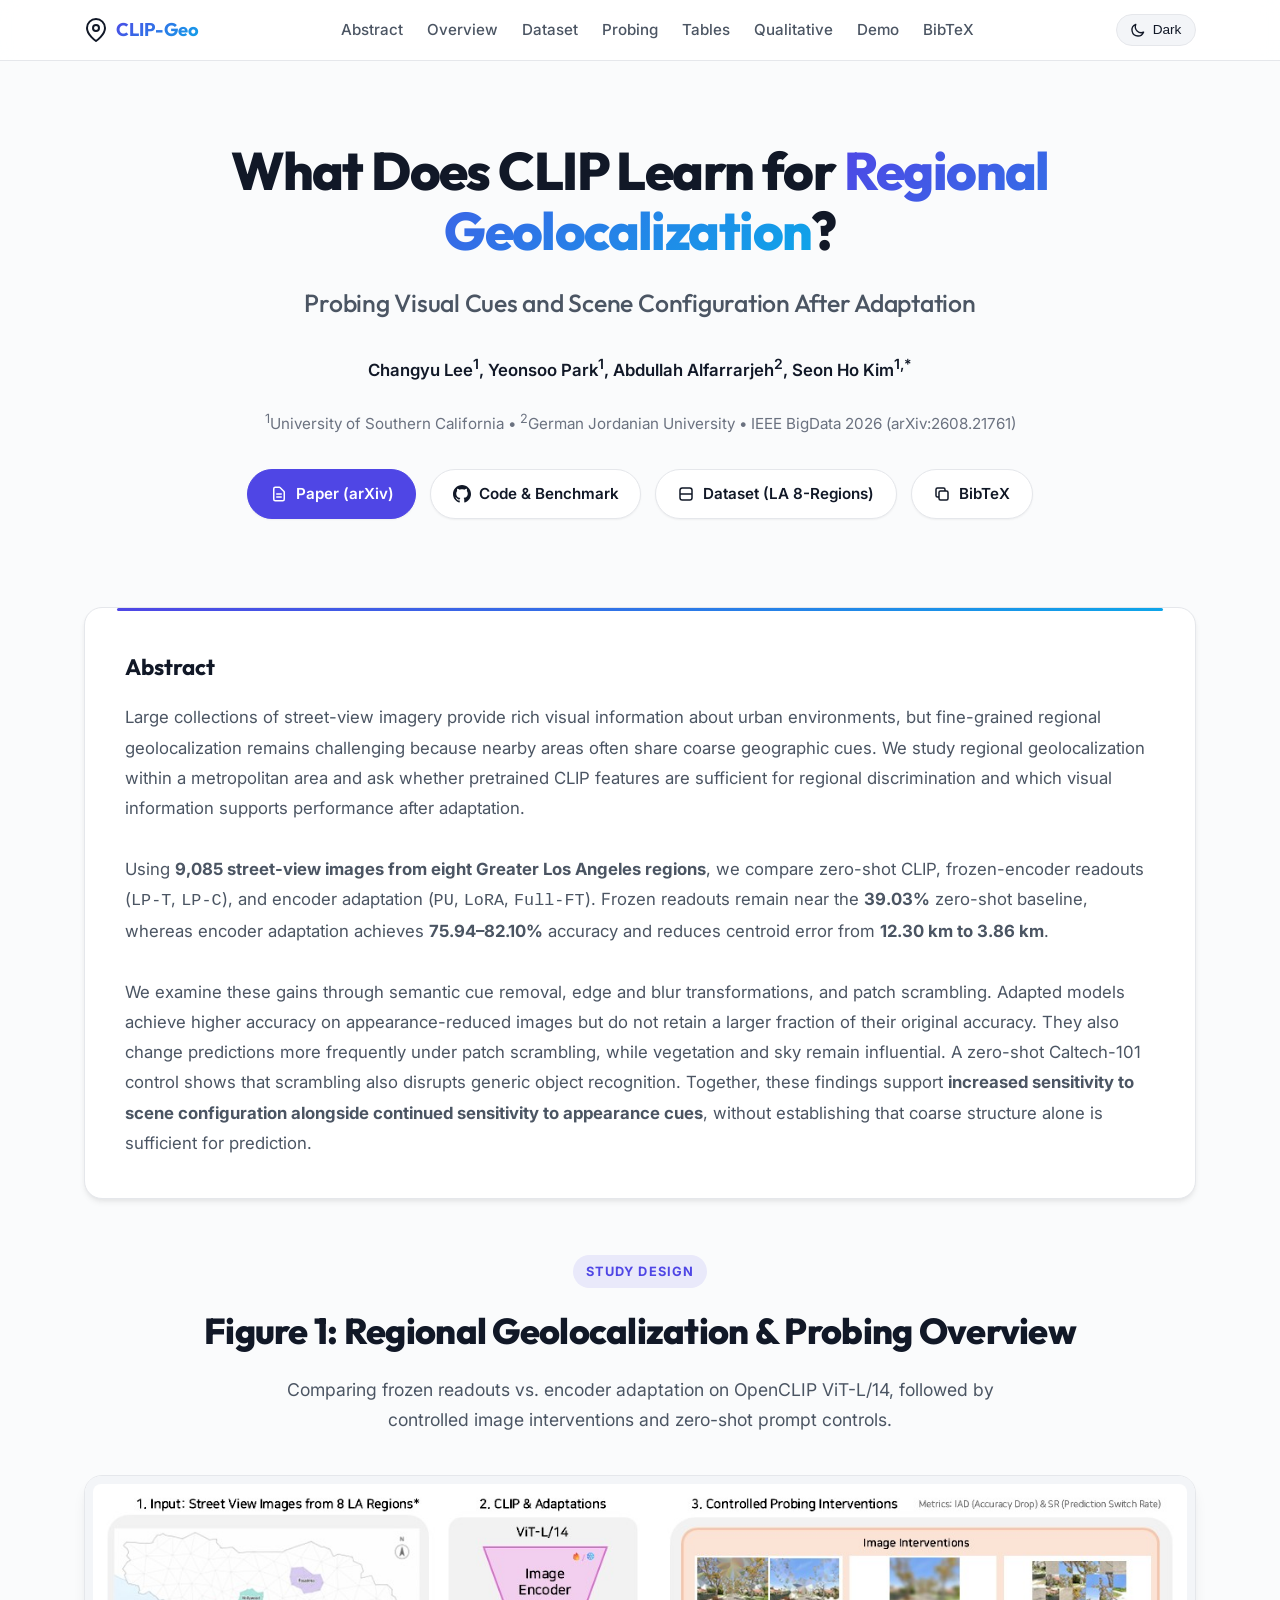
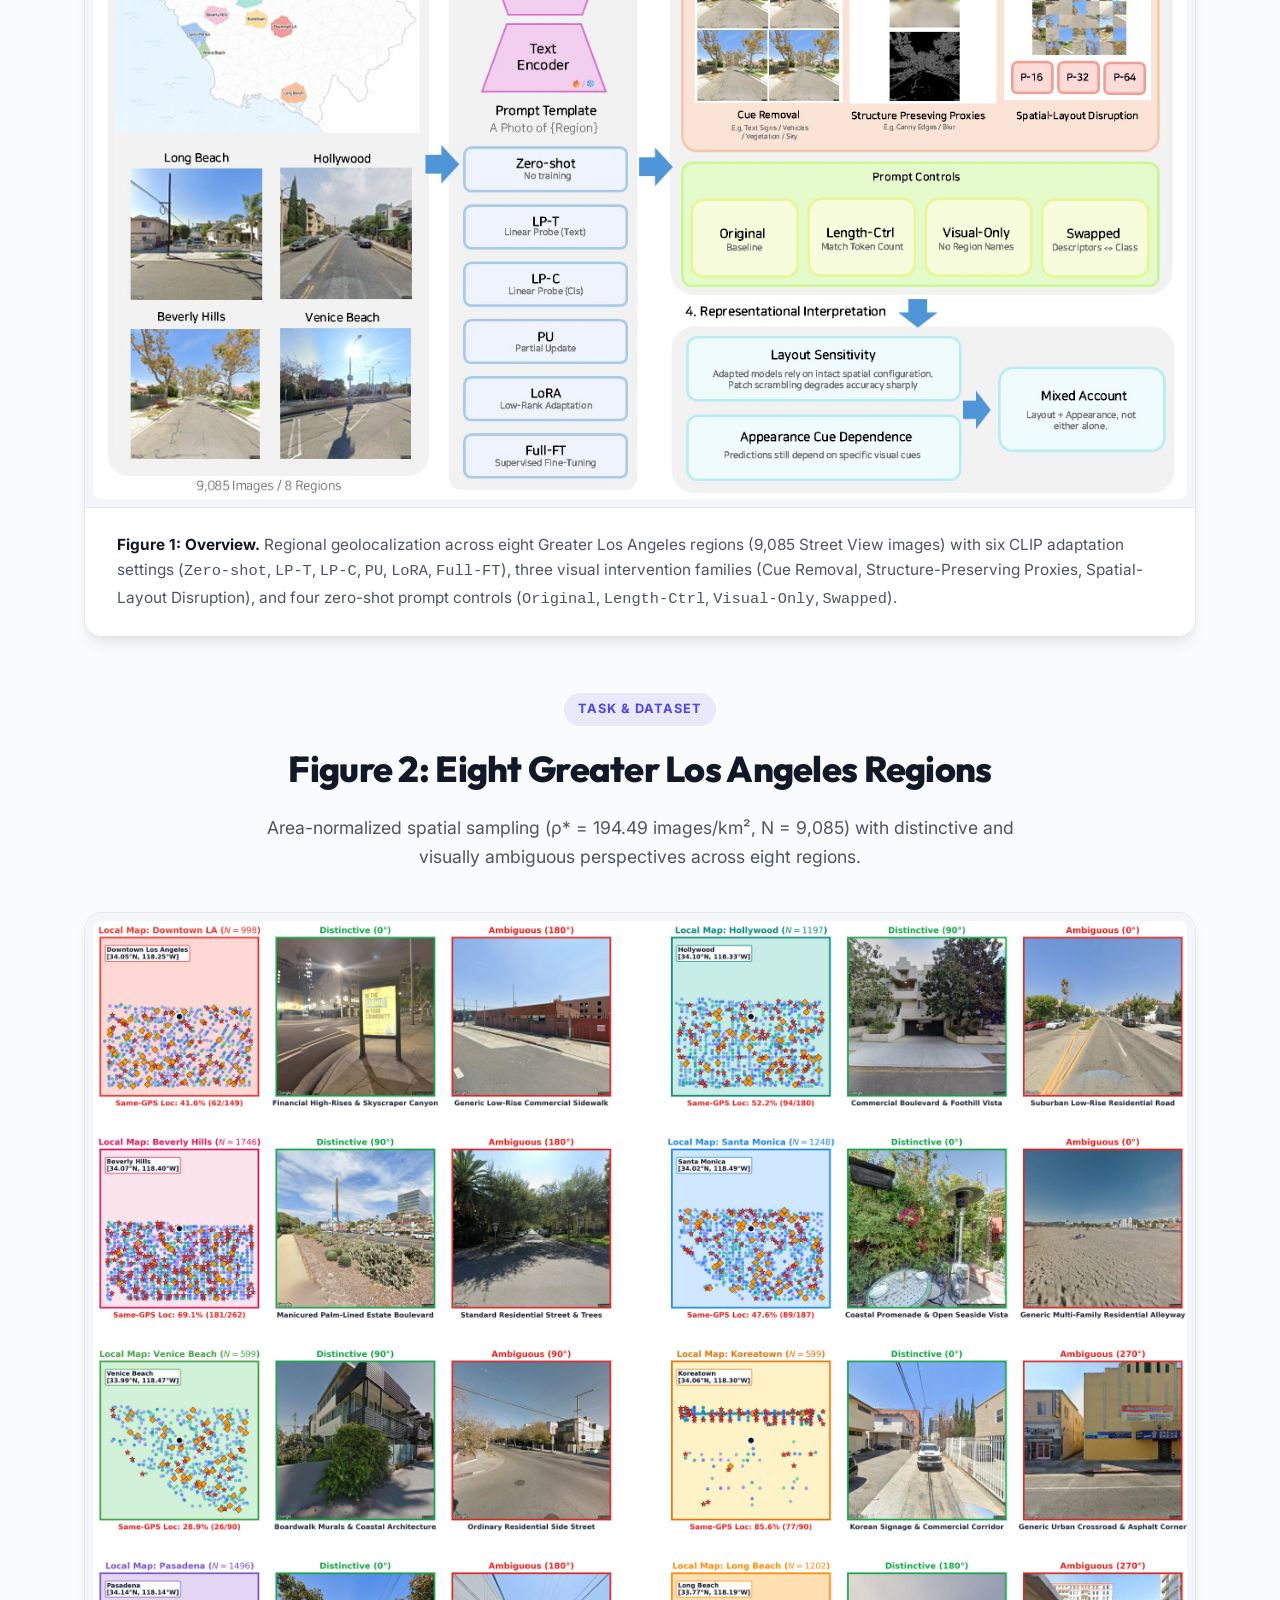
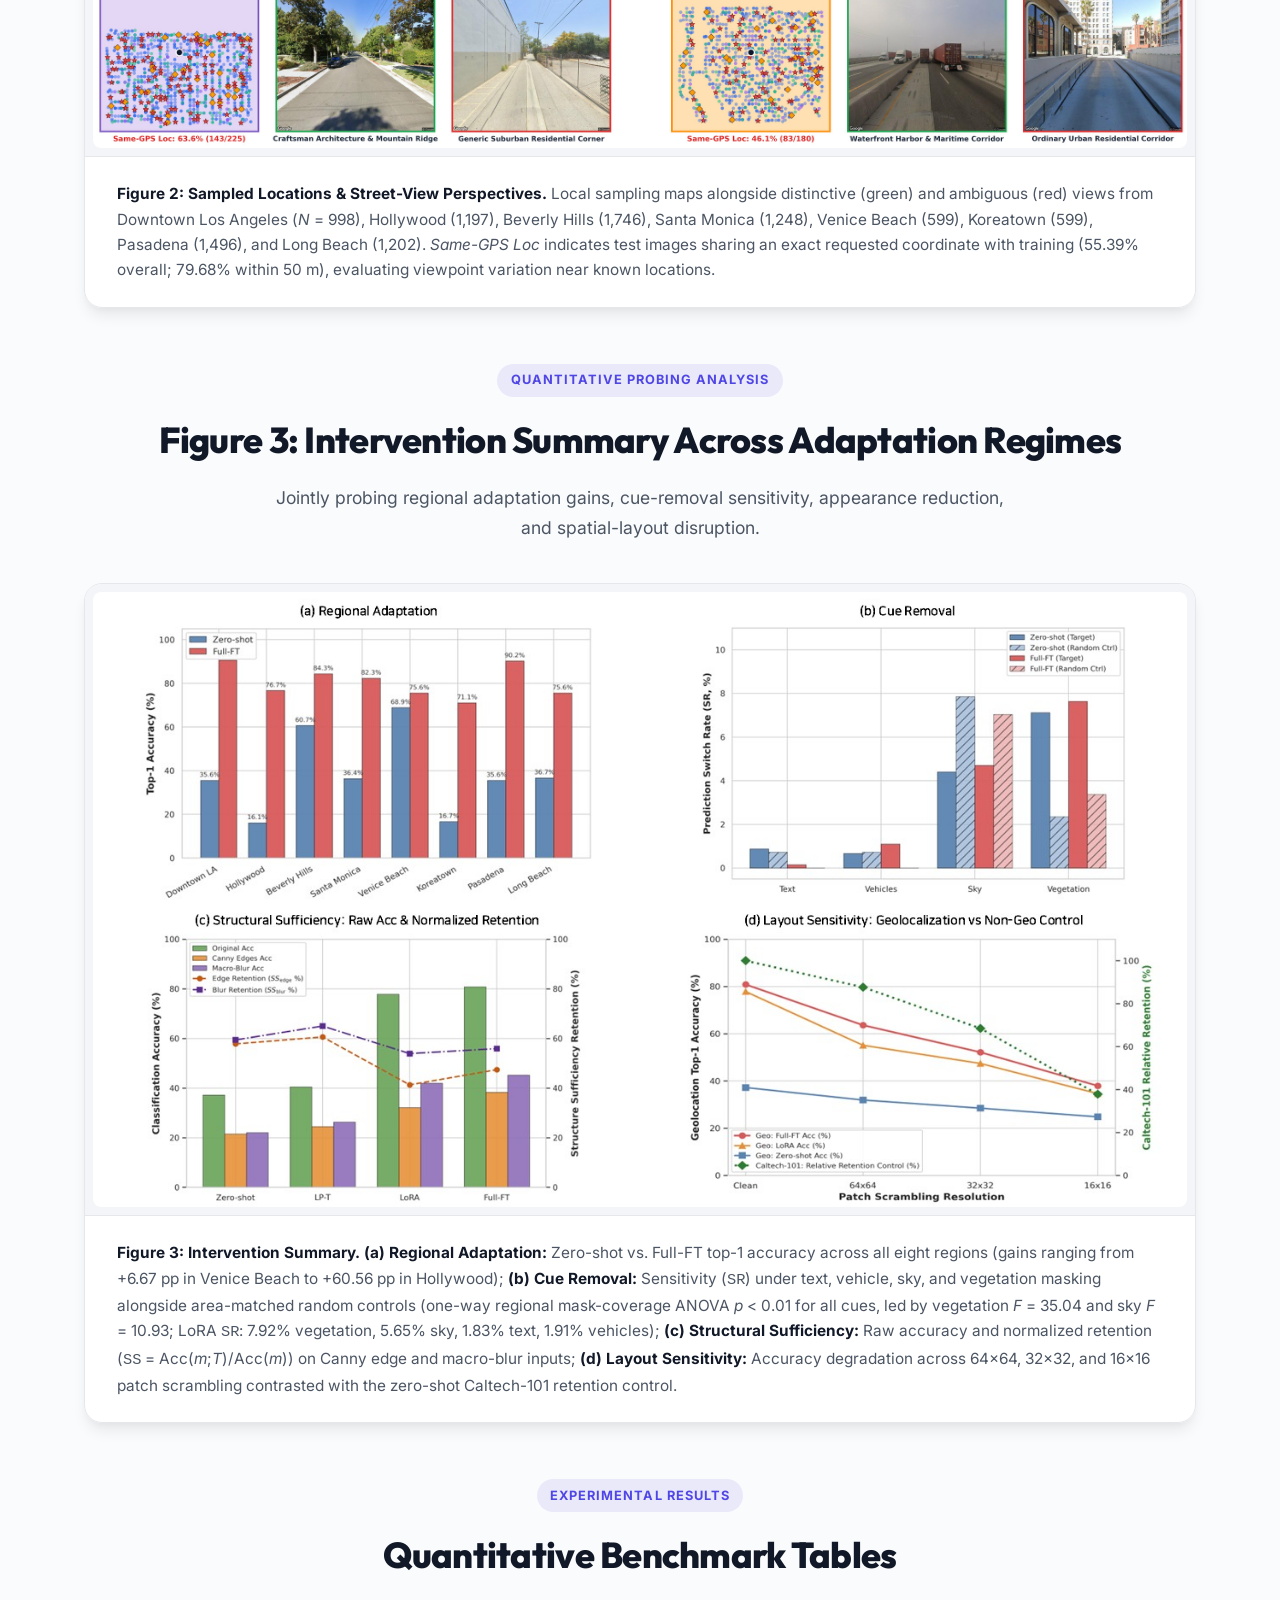
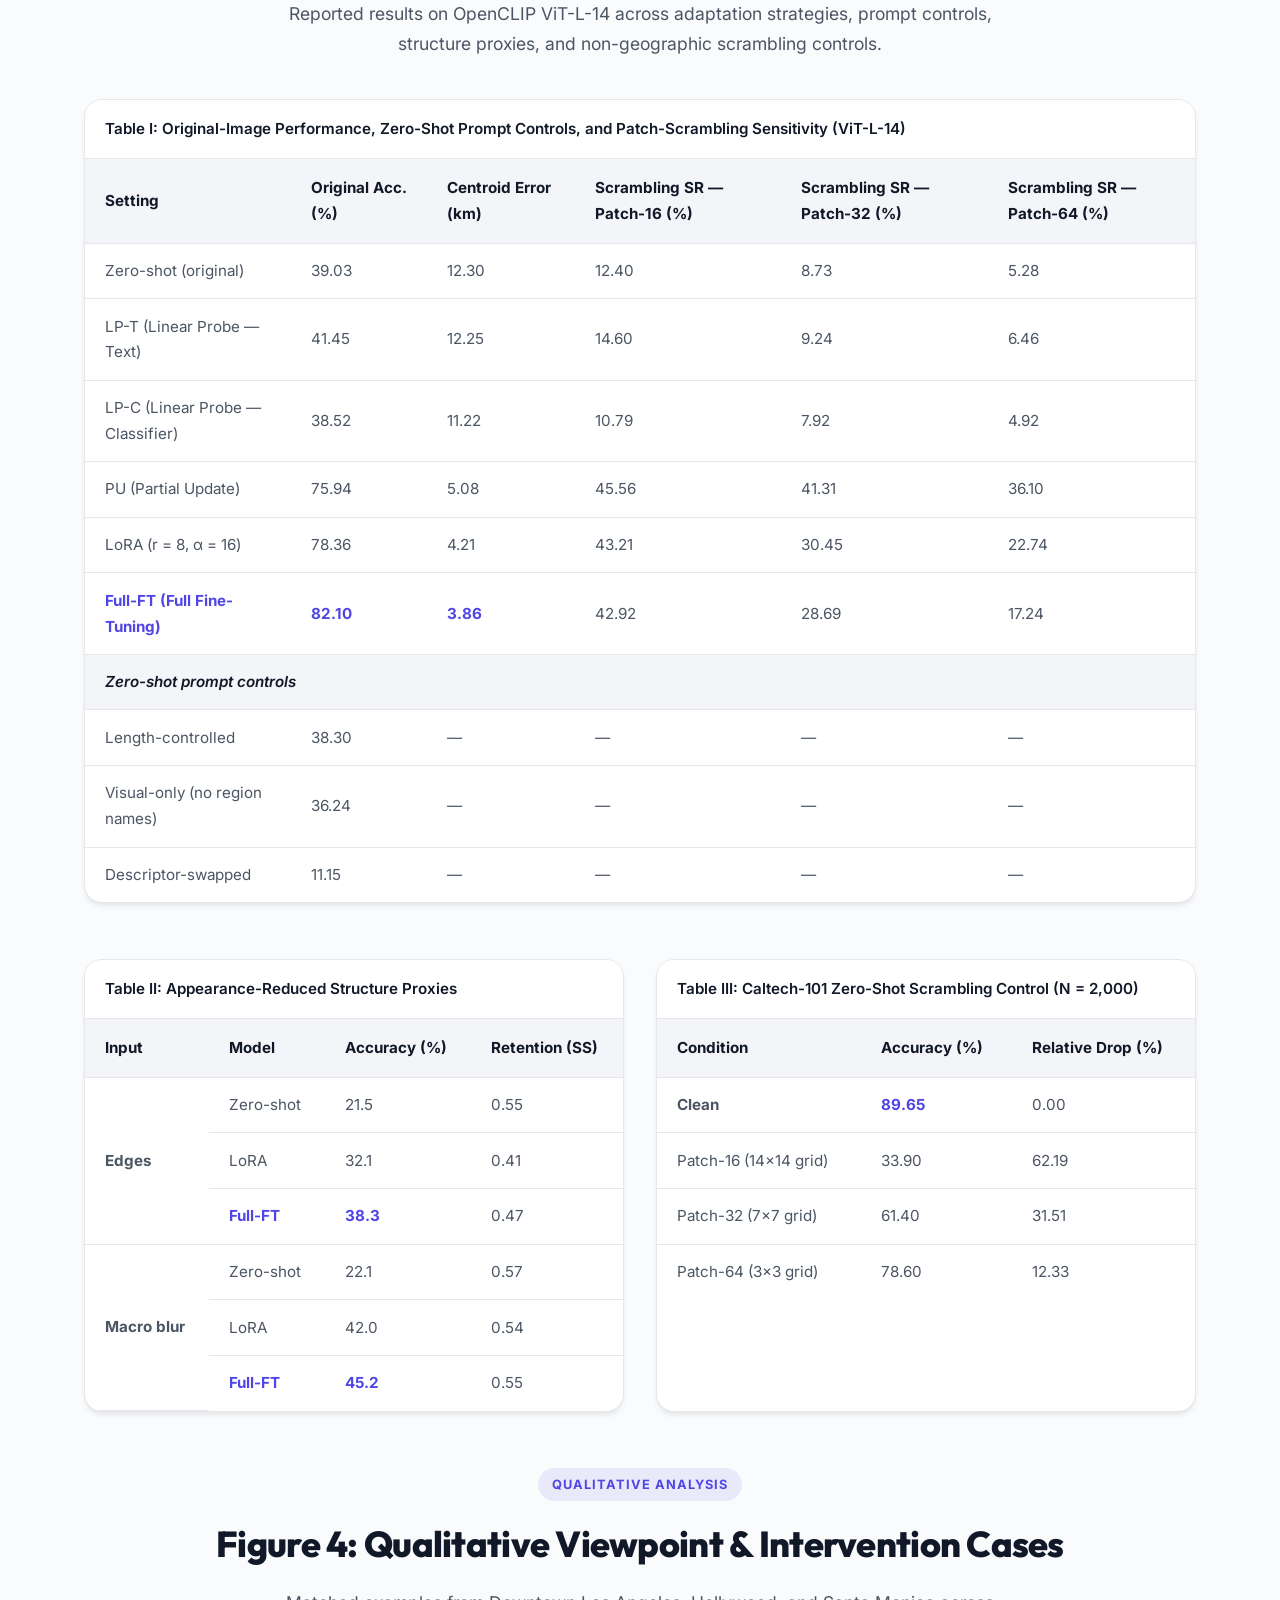
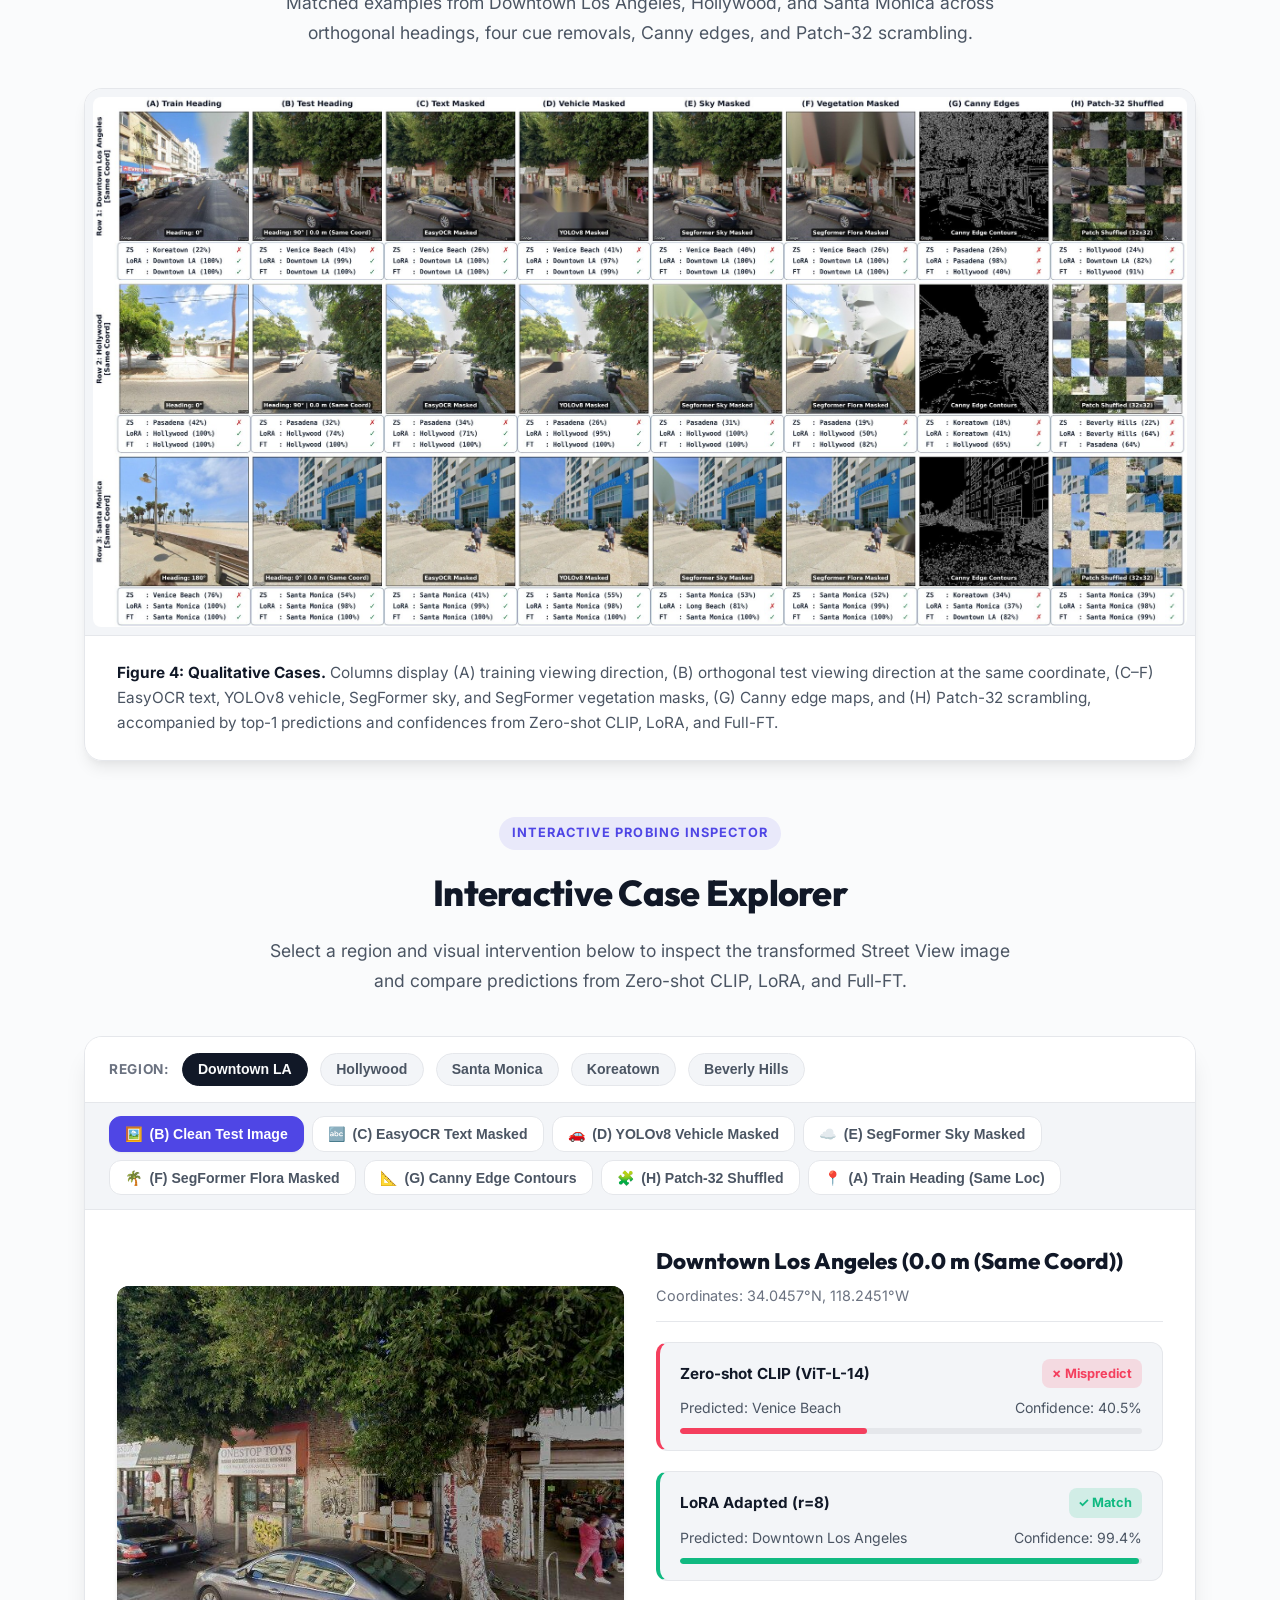
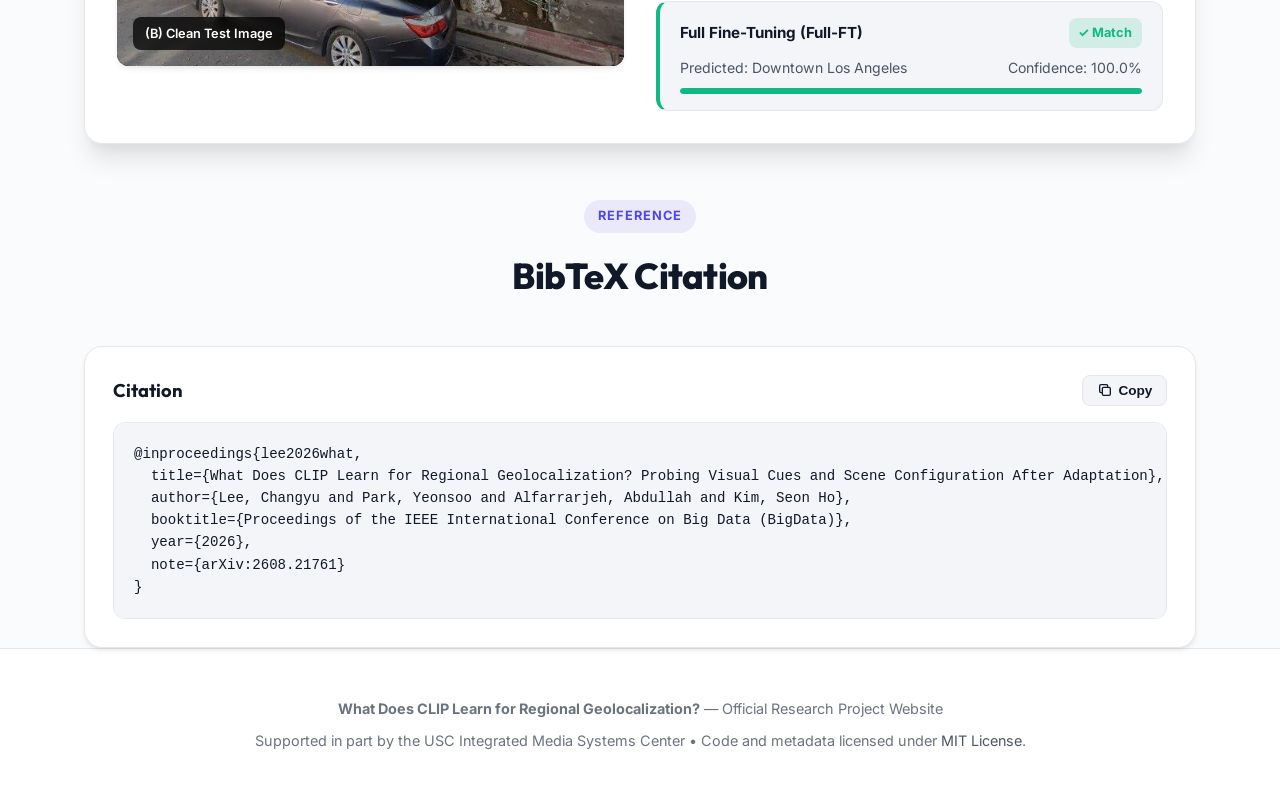
==== commit 99a1e3b0: "Initial release: What Does CLIP Learn for Regional Geolocalization? Probing Visual Cues and Scene Co" ====
--- a/docs/index.html
+++ b/docs/index.html
@@ -3,17 +3,17 @@
 <head>
   <meta charset="UTF-8">
   <meta name="viewport" content="width=device-width, initial-scale=1.0">
-  <title>Probing Spatial and Visual Cues in CLIP Geolocation</title>
-  
+  <title>What Does CLIP Learn for Regional Geolocalization?</title>
+
   <!-- SEO Meta Tags -->
-  <meta name="description" content="Official project page for 'Probing Spatial and Visual Cues in CLIP Geolocation'. Systematic benchmark and controlled probing suite for fine-grained geolocation.">
-  <meta name="keywords" content="CLIP, Geolocation, Vision-Language Models, Visual Probing, Spatial Structure, Visual Shortcuts, LoRA, OpenCLIP">
-  <meta name="author" content="Geolocation Representation Research Group">
+  <meta name="description" content="Official project page for 'What Does CLIP Learn for Regional Geolocalization? Probing Visual Cues and Scene Configuration After Adaptation' (IEEE BigData 2026).">
+  <meta name="keywords" content="CLIP, Regional Geolocalization, Vision-Language Models, Scene Configuration, Visual Interventions, LoRA, OpenCLIP, IEEE BigData">
+  <meta name="author" content="Changyu Lee, Yeonsoo Park, Abdullah Alfarrarjeh, Seon Ho Kim">
 
   <!-- Open Graph / Social Media -->
-  <meta property="og:title" content="Probing Spatial and Visual Cues in CLIP Geolocation">
-  <meta property="og:description" content="Probing Spatial Structure vs. Visual Shortcuts in Neighborhood-Level Geolocation with CLIP.">
-  <meta property="og:image" content="../figures/Fig_LA_Map_and_StreetView_Dataset.png">
+  <meta property="og:title" content="What Does CLIP Learn for Regional Geolocalization?">
+  <meta property="og:description" content="Probing Visual Cues and Scene Configuration After Adaptation across Eight Greater Los Angeles Regions.">
+  <meta property="og:image" content="../figures/figure1.jpg">
   <meta property="og:type" content="website">
 
   <!-- Google Fonts -->
@@ -38,11 +38,12 @@
       </a>
       <ul class="nav-links">
         <li><a href="#abstract">Abstract</a></li>
+        <li><a href="#overview">Overview</a></li>
         <li><a href="#dataset">Dataset</a></li>
-        <li><a href="#framework">Framework</a></li>
-        <li><a href="#livedemo">Live Demo</a></li>
-        <li><a href="#dissection">Dissection</a></li>
+        <li><a href="#dissection">Probing</a></li>
+        <li><a href="#benchmark">Tables</a></li>
         <li><a href="#qualitative">Qualitative</a></li>
+        <li><a href="#livedemo">Demo</a></li>
         <li><a href="#citation">BibTeX</a></li>
       </ul>
       <button class="theme-toggle-btn" id="theme-toggle" aria-label="Toggle Theme">
@@ -57,29 +58,29 @@
   <!-- Hero Section -->
   <header class="hero">
     <div class="container">
-      <h1 class="hero-title">Probing <em>Spatial and Visual Cues</em> in CLIP Geolocation</h1>
-      <p class="hero-subtitle">Dissecting Spatial Structure vs. Surface Shortcuts in Neighborhood-Level Place Recognition</p>
-      
+      <h1 class="hero-title">What Does CLIP Learn for <em>Regional Geolocalization</em>?</h1>
+      <p class="hero-subtitle">Probing Visual Cues and Scene Configuration After Adaptation</p>
+
       <div class="hero-meta">
-        <div class="author-group">Geolocation Representation Research Group</div>
-        <div class="affiliation">NeurIPS / CVPR / ArXiv 2026</div>
+        <div class="author-group">Changyu Lee<sup>1</sup>, Yeonsoo Park<sup>1</sup>, Abdullah Alfarrarjeh<sup>2</sup>, Seon Ho Kim<sup>1,*</sup></div>
+        <div class="affiliation"><sup>1</sup>University of Southern California &bull; <sup>2</sup>German Jordanian University &bull; IEEE BigData 2026 (arXiv:2608.21761)</div>
       </div>
 
       <!-- Action Badges -->
       <div class="hero-badges">
-        <a href="https://arxiv.org" target="_blank" class="badge-btn primary">
+        <a href="https://arxiv.org/abs/2608.21761" target="_blank" class="badge-btn primary">
           <svg width="18" height="18" fill="none" viewBox="0 0 24 24" stroke="currentColor">
             <path stroke-linecap="round" stroke-linejoin="round" stroke-width="2" d="M9 12h6m-6 4h6m2 5H7a2 2 0 01-2-2V5a2 2 0 012-2h5.586a1 1 0 01.707.293l5.414 5.414a1 1 0 01.293.707V19a2 2 0 01-2 2z" />
           </svg>
-          Paper (PDF)
+          Paper (arXiv)
         </a>
         <a href="https://github.com/cksrblee/clip-geolocation" target="_blank" class="badge-btn">
           <svg width="18" height="18" fill="currentColor" viewBox="0 0 24 24">
             <path d="M12 0c-6.626 0-12 5.373-12 12 0 5.302 3.438 9.8 8.207 11.387.599.111.793-.261.793-.577v-2.234c-3.338.726-4.033-1.416-4.033-1.416-.546-1.387-1.333-1.756-1.333-1.756-1.089-.745.083-.729.083-.729 1.205.084 1.839 1.237 1.839 1.237 1.07 1.834 2.807 1.304 3.492.997.107-.775.418-1.305.762-1.604-2.665-.305-5.467-1.334-5.467-5.931 0-1.311.469-2.381 1.236-3.221-.124-.303-.535-1.524.117-3.176 0 0 1.008-.322 3.301 1.23.957-.266 1.983-.399 3.003-.404 1.02.005 2.047.138 3.006.404 2.291-1.552 3.297-1.23 3.297-1.23.653 1.653.242 2.874.118 3.176.77.84 1.235 1.911 1.235 3.221 0 4.609-2.807 5.624-5.479 5.921.43.372.823 1.102.823 2.222v3.293c0 .319.192.694.801.576 4.765-1.589 8.199-6.086 8.199-11.386 0-6.627-5.373-12-12-12z"/>
           </svg>
-          Code & Benchmark
+          Code &amp; Benchmark
         </a>
-        <a href="https://github.com/cksrblee/clip-geolocation/tree/main/dataset" class="badge-btn">
+        <a href="https://github.com/cksrblee/clip-geolocation/tree/main/dataset" target="_blank" class="badge-btn">
           <svg width="18" height="18" fill="none" viewBox="0 0 24 24" stroke="currentColor">
             <path stroke-linecap="round" stroke-linejoin="round" stroke-width="2" d="M4 7v10c0 2 1 3 3 3h10c2 0 3-1 3-3V7c0-2-1-3-3-3H7c-2 0-3 1-3 3zm0 5h16" />
           </svg>
@@ -100,205 +101,301 @@
     <div class="abstract-box">
       <h2 class="abstract-title">Abstract</h2>
       <p class="abstract-text">
-        Vision-language foundation models (e.g., CLIP) have demonstrated remarkable zero-shot capabilities in country-level geolocation, but their internal representations on fine-grained <strong>intra-city geolocation</strong> remain an open question. When adapted to 8 iconic Los Angeles County neighborhoods, CLIP achieves dramatic performance gains (jumping from ~28% zero-shot to <strong>>76% with LoRA</strong> and <strong>>78% with Full Fine-Tuning</strong>). 
+        Large collections of street-view imagery provide rich visual information about urban environments, but fine-grained regional geolocalization remains challenging because nearby areas often share coarse geographic cues. We study regional geolocalization within a metropolitan area and ask whether pretrained CLIP features are sufficient for regional discrimination and which visual information supports performance after adaptation.
         <br><br>
-        However, what does this gain actually represent? <em>Did the model genuinely internalize the 3D spatial layout and architectural identity of each neighborhood, or did it overfit to surface-level visual shortcuts such as storefront text, vegetation distributions, and vehicle types?</em>
+        Using <strong>9,085 street-view images from eight Greater Los Angeles regions</strong>, we compare zero-shot CLIP, frozen-encoder readouts (<code>LP-T</code>, <code>LP-C</code>), and encoder adaptation (<code>PU</code>, <code>LoRA</code>, <code>Full-FT</code>). Frozen readouts remain near the <strong>39.03%</strong> zero-shot baseline, whereas encoder adaptation achieves <strong>75.94&ndash;82.10%</strong> accuracy and reduces centroid error from <strong>12.30 km to 3.86 km</strong>.
         <br><br>
-        To dissect this representation dilemma, we formulate a controlled 3-bundle probing protocol: (1) <strong>Bundle A (Shortcut Removal)</strong> via EasyOCR, YOLOv8, and SegFormer inpainting; (2) <strong>Bundle B (Structure Preservation)</strong> via Canny edges and dense depth maps; and (3) <strong>Bundle C (Spatial Configuration Probing)</strong> via multi-scale patch scrambling. Our empirical results demonstrate a <strong>Mixed Account</strong>: while adapted models amplify reliance on textual signage ($\Delta\text{SR} > 0$), they simultaneously learn genuine 3D geometric layout representations ($\Delta\text{SS} > 0$), retaining >55% accuracy on pure structural contours alone.
+        We examine these gains through semantic cue removal, edge and blur transformations, and patch scrambling. Adapted models achieve higher accuracy on appearance-reduced images but do not retain a larger fraction of their original accuracy. They also change predictions more frequently under patch scrambling, while vegetation and sky remain influential. A zero-shot Caltech-101 control shows that scrambling also disrupts generic object recognition. Together, these findings support <strong>increased sensitivity to scene configuration alongside continued sensitivity to appearance cues</strong>, without establishing that coarse structure alone is sufficient for prediction.
       </p>
     </div>
   </section>
 
-  <!-- Section 1: Figure 1 - Dataset & Mapping -->
-  <section id="dataset" class="container">
-    <div class="section-header">
-      <span class="section-tag">Dataset & Geographic Grounding</span>
-      <h2 class="section-title">Figure 1: LA County Neighborhood Dataset & Mapping</h2>
-      <p class="section-subtitle">Fine-grained spatial sampling across 8 iconic Los Angeles County neighborhoods with local GPS distribution and Distinctive vs. Ambiguous heading views.</p>
+  <!-- Figure 1: Study Overview -->
+  <section id="overview" class="container">
+    <div class="section-header">
+      <span class="section-tag">Study Design</span>
+      <h2 class="section-title">Figure 1: Regional Geolocalization &amp; Probing Overview</h2>
+      <p class="section-subtitle">Comparing frozen readouts vs. encoder adaptation on OpenCLIP ViT-L/14, followed by controlled image interventions and zero-shot prompt controls.</p>
     </div>
 
     <div class="figure-card">
       <div class="figure-img-wrapper">
-        <img src="../figures/Fig_LA_Map_and_StreetView_Dataset.png" alt="Figure 1: LA County Map and Street View Dataset Overview" class="figure-img">
+        <img src="../figures/figure1.jpg" alt="Figure 1: Overview of regional geolocalization with CLIP adaptation, visual interventions, and zero-shot prompt controls" class="figure-img">
       </div>
       <div class="figure-caption">
-        <strong>Figure 1: Spatial Sampling & Street View Diversity Across 8 LA County Neighborhoods.</strong>
-        Each neighborhood panel displays: (Left) Local GPS scatter distribution and exact same-location retrieval baseline accuracy; (Center, Green border) Distinctive heading view capturing neighborhood-defining features (e.g. Downtown LA skyscrapers, Beverly Hills palm boulevards, Koreatown bilingual signage); (Right, Red border) Ambiguous heading view containing generic asphalt roads or low-rise alleys that challenge representation learning.
-      </div>
-    </div>
-  </section>
-
-  <!-- Section 2: Figure 2 - Pipeline Architecture & Framework -->
-  <section id="framework" class="container">
-    <div class="section-header">
-      <span class="section-tag">Methodological Architecture</span>
-      <h2 class="section-title">Figure 2: Overall Pipeline Architecture & Probing Framework</h2>
-      <p class="section-subtitle">Systematic experimental progression from street view dataset ingestion and multi-strategy CLIP adaptation to controlled causal probing and representational interpretation.</p>
+        <strong>Figure 1: Overview.</strong>
+        Regional geolocalization across eight Greater Los Angeles regions (9,085 Street View images) with six CLIP adaptation settings (<code>Zero-shot</code>, <code>LP-T</code>, <code>LP-C</code>, <code>PU</code>, <code>LoRA</code>, <code>Full-FT</code>), three visual intervention families (Cue Removal, Structure-Preserving Proxies, Spatial-Layout Disruption), and four zero-shot prompt controls (<code>Original</code>, <code>Length-Ctrl</code>, <code>Visual-Only</code>, <code>Swapped</code>).
+      </div>
+    </div>
+  </section>
+
+  <!-- Figure 2: Dataset & Spatial Sampling -->
+  <section id="dataset" class="container">
+    <div class="section-header">
+      <span class="section-tag">Task &amp; Dataset</span>
+      <h2 class="section-title">Figure 2: Eight Greater Los Angeles Regions</h2>
+      <p class="section-subtitle">Area-normalized spatial sampling (&rho;* = 194.49 images/km&sup2;, N = 9,085) with distinctive and visually ambiguous perspectives across eight regions.</p>
     </div>
 
     <div class="figure-card">
       <div class="figure-img-wrapper">
-        <svg viewBox="0 0 1200 680" style="width: 100%; height: auto; display: block; background: #fafbfc; font-family: 'Inter', sans-serif;">
-          <g id="p1">
-            <rect x="20" y="20" width="310" height="640" rx="16" fill="#ffffff" stroke="#e2e8f0" stroke-width="1.5"/>
-            <text x="175" y="55" font-size="16" font-weight="700" text-anchor="middle" fill="#1e293b">1. Input: 8 LA Regions Dataset</text>
-            <text x="175" y="78" font-size="13" fill="#64748b" text-anchor="middle">9,085 Multi-Heading Street View Images</text>
-            <image href="../figures/Fig_LA_Map_and_StreetView_Dataset.png" x="35" y="100" width="280" height="180" preserveAspectRatio="xMidYMid slice" style="border-radius: 8px;"/>
-            <g transform="translate(35, 300)">
-              <rect x="0" y="0" width="135" height="155" rx="8" fill="#f8fafc" stroke="#cbd5e1"/>
-              <image href="../assets/demo_images/downtown_la_clean.jpg" x="5" y="5" width="125" height="110" preserveAspectRatio="xMidYMid slice"/>
-              <text x="67" y="135" font-size="12" font-weight="600" text-anchor="middle" fill="#334155">Downtown LA</text>
-            </g>
-            <g transform="translate(180, 300)">
-              <rect x="0" y="0" width="135" height="155" rx="8" fill="#f8fafc" stroke="#cbd5e1"/>
-              <image href="../assets/demo_images/hollywood_clean.jpg" x="5" y="5" width="125" height="110" preserveAspectRatio="xMidYMid slice"/>
-              <text x="67" y="135" font-size="12" font-weight="600" text-anchor="middle" fill="#334155">Hollywood</text>
-            </g>
-            <g transform="translate(35, 470)">
-              <rect x="0" y="0" width="135" height="155" rx="8" fill="#f8fafc" stroke="#cbd5e1"/>
-              <image href="../assets/demo_images/beverly_hills_clean.jpg" x="5" y="5" width="125" height="110" preserveAspectRatio="xMidYMid slice"/>
-              <text x="67" y="135" font-size="12" font-weight="600" text-anchor="middle" fill="#334155">Beverly Hills</text>
-            </g>
-            <g transform="translate(180, 470)">
-              <rect x="0" y="0" width="135" height="155" rx="8" fill="#f8fafc" stroke="#cbd5e1"/>
-              <image href="../assets/demo_images/santa_monica_clean.jpg" x="5" y="5" width="125" height="110" preserveAspectRatio="xMidYMid slice"/>
-              <text x="67" y="135" font-size="12" font-weight="600" text-anchor="middle" fill="#334155">Santa Monica</text>
-            </g>
-          </g>
-
-          <path d="M 335 340 L 365 340" stroke="#6366f1" stroke-width="4" marker-end="url(#arrowhead)" fill="none"/>
-
-          <g id="p2" transform="translate(370, 20)">
-            <rect x="0" y="0" width="240" height="640" rx="16" fill="#ffffff" stroke="#e2e8f0" stroke-width="1.5"/>
-            <text x="120" y="45" font-size="16" font-weight="700" text-anchor="middle" fill="#1e293b">2. CLIP & Adaptations</text>
-            <text x="120" y="68" font-size="13" fill="#6366f1" font-weight="600" text-anchor="middle">ViT-L/14 Vision Backbone</text>
-            
-            <path d="M 30 90 L 210 90 L 170 145 L 70 145 Z" fill="#fdf2f8" stroke="#ec4899" stroke-width="1.5"/>
-            <text x="120" y="122" font-size="13" font-weight="700" text-anchor="middle" fill="#be185d">Image Encoder</text>
-
-            <path d="M 70 155 L 170 155 L 210 210 L 30 210 Z" fill="#f5f3ff" stroke="#8b5cf6" stroke-width="1.5"/>
-            <text x="120" y="188" font-size="13" font-weight="700" text-anchor="middle" fill="#6d28d9">Text Encoder</text>
-            
-            <text x="120" y="235" font-size="11" fill="#64748b" text-anchor="middle">"A street view photo in {Region}"</text>
-
-            <g transform="translate(20, 255)">
-              <rect x="0" y="0" width="200" height="50" rx="8" fill="#eff6ff" stroke="#bfdbfe"/>
-              <text x="100" y="25" font-size="13" font-weight="700" text-anchor="middle" fill="#1d4ed8">Zero-shot</text>
-              <text x="100" y="42" font-size="11" fill="#60a5fa" text-anchor="middle">No training (Baseline)</text>
-            </g>
-            <g transform="translate(20, 315)">
-              <rect x="0" y="0" width="200" height="50" rx="8" fill="#eff6ff" stroke="#bfdbfe"/>
-              <text x="100" y="25" font-size="13" font-weight="700" text-anchor="middle" fill="#1d4ed8">LP-T / LP-C</text>
-              <text x="100" y="42" font-size="11" fill="#60a5fa" text-anchor="middle">Linear Probing</text>
-            </g>
-            <g transform="translate(20, 375)">
-              <rect x="0" y="0" width="200" height="50" rx="8" fill="#eff6ff" stroke="#bfdbfe"/>
-              <text x="100" y="25" font-size="13" font-weight="700" text-anchor="middle" fill="#1d4ed8">LoRA (PEFT)</text>
-              <text x="100" y="42" font-size="11" fill="#60a5fa" text-anchor="middle">r=8 Low-Rank Adaptation</text>
-            </g>
-            <g transform="translate(20, 435)">
-              <rect x="0" y="0" width="200" height="50" rx="8" fill="#eff6ff" stroke="#bfdbfe"/>
-              <text x="100" y="25" font-size="13" font-weight="700" text-anchor="middle" fill="#1d4ed8">Full Fine-Tuning</text>
-              <text x="100" y="42" font-size="11" fill="#60a5fa" text-anchor="middle">Supervised End-to-End</text>
-            </g>
-            <g transform="translate(20, 495)">
-              <rect x="0" y="0" width="200" height="50" rx="8" fill="#eff6ff" stroke="#bfdbfe"/>
-              <text x="100" y="25" font-size="13" font-weight="700" text-anchor="middle" fill="#1d4ed8">Contrastive FT</text>
-              <text x="100" y="42" font-size="11" fill="#60a5fa" text-anchor="middle">Region-Aware Pairs</text>
-            </g>
-          </g>
-
-          <path d="M 615 340 L 645 340" stroke="#6366f1" stroke-width="4" marker-end="url(#arrowhead)" fill="none"/>
-
-          <g id="p3" transform="translate(650, 20)">
-            <rect x="0" y="0" width="530" height="420" rx="16" fill="#fff7ed" stroke="#fed7aa" stroke-width="1.5"/>
-            <text x="20" y="40" font-size="16" font-weight="700" fill="#9a3412">3. Controlled Probing Interventions</text>
-            <text x="510" y="40" font-size="12" font-weight="600" text-anchor="end" fill="#c2410c">Metrics: SR (Drop) &amp; SS (Retention)</text>
-
-            <g transform="translate(15, 60)">
-              <rect x="0" y="0" width="160" height="230" rx="8" fill="#ffffff" stroke="#ffedd5"/>
-              <text x="80" y="25" font-size="13" font-weight="700" text-anchor="middle" fill="#9a3412">Bundle A</text>
-              <text x="80" y="42" font-size="11" text-anchor="middle" fill="#ea580c">Shortcut Removal</text>
-              <image href="../assets/demo_images/downtown_la_text_masked.jpg" x="10" y="55" width="140" height="90" preserveAspectRatio="xMidYMid slice"/>
-              <text x="80" y="165" font-size="11" text-anchor="middle" fill="#475569">• Text Masking (OCR)</text>
-              <text x="80" y="185" font-size="11" text-anchor="middle" fill="#475569">• Vehicle/Person (YOLO)</text>
-              <text x="80" y="205" font-size="11" text-anchor="middle" fill="#475569">• Sky &amp; Flora (SegFormer)</text>
-            </g>
-
-            <g transform="translate(185, 60)">
-              <rect x="0" y="0" width="160" height="230" rx="8" fill="#ffffff" stroke="#ffedd5"/>
-              <text x="80" y="25" font-size="13" font-weight="700" text-anchor="middle" fill="#9a3412">Bundle B</text>
-              <text x="80" y="42" font-size="11" text-anchor="middle" fill="#ea580c">Structure Preservation</text>
-              <image href="../assets/demo_images/downtown_la_edges.jpg" x="10" y="55" width="140" height="90" preserveAspectRatio="xMidYMid slice"/>
-              <text x="80" y="165" font-size="11" text-anchor="middle" fill="#475569">• Canny Edge Contours</text>
-              <text x="80" y="185" font-size="11" text-anchor="middle" fill="#475569">• Monocular Depth Map</text>
-              <text x="80" y="205" font-size="11" text-anchor="middle" fill="#475569">• Macro Gaussian Blur</text>
-            </g>
-
-            <g transform="translate(355, 60)">
-              <rect x="0" y="0" width="160" height="230" rx="8" fill="#ffffff" stroke="#ffedd5"/>
-              <text x="80" y="25" font-size="13" font-weight="700" text-anchor="middle" fill="#9a3412">Bundle C</text>
-              <text x="80" y="42" font-size="11" text-anchor="middle" fill="#ea580c">Layout Disruption</text>
-              <image href="../assets/demo_images/downtown_la_patch32.jpg" x="10" y="55" width="140" height="90" preserveAspectRatio="xMidYMid slice"/>
-              <text x="80" y="165" font-size="11" text-anchor="middle" fill="#475569">• Patch-16 Shuffled</text>
-              <text x="80" y="185" font-size="11" text-anchor="middle" fill="#475569">• Patch-32 Shuffled</text>
-              <text x="80" y="205" font-size="11" text-anchor="middle" fill="#475569">• Patch-64 Shuffled</text>
-            </g>
-
-            <g transform="translate(15, 305)">
-              <rect x="0" y="0" width="500" height="100" rx="8" fill="#f0fdf4" stroke="#bbf7d0"/>
-              <text x="20" y="25" font-size="12" font-weight="700" fill="#166534">Prompt Controls &amp; Permutation (P_swap)</text>
-              <text x="20" y="50" font-size="11" fill="#334155">Original Baseline vs Length-Matched vs Visual Descriptors vs Swapped Descriptors</text>
-              <text x="20" y="75" font-size="11" font-weight="600" fill="#15803d">Tests falsifiability: Do LLM-generated cues ground to vision or act as decorative tokens?</text>
-            </g>
-          </g>
-
-          <path d="M 915 445 L 915 465" stroke="#6366f1" stroke-width="4" marker-end="url(#arrowhead)" fill="none"/>
-
-          <g id="p4" transform="translate(650, 470)">
-            <rect x="0" y="0" width="530" height="190" rx="16" fill="#f8fafc" stroke="#cbd5e1" stroke-width="1.5"/>
-            <text x="20" y="35" font-size="15" font-weight="700" fill="#1e293b">4. Representational Interpretation</text>
-            
-            <g transform="translate(20, 50)">
-              <rect x="0" y="0" width="235" height="120" rx="8" fill="#eff6ff" stroke="#bfdbfe"/>
-              <text x="15" y="25" font-size="13" font-weight="700" fill="#1e40af">Layout Sensitivity</text>
-              <text x="15" y="50" font-size="11" fill="#334155">• Fine-tuning demands intact 2D spatial arrangement.</text>
-              <text x="15" y="85" font-size="11" fill="#334155">• Scrambling degrades geolocation 3× more than Caltech-101.</text>
-            </g>
-
-            <g transform="translate(275, 50)">
-              <rect x="0" y="0" width="235" height="120" rx="8" fill="#fef2f2" stroke="#fecaca"/>
-              <text x="15" y="25" font-size="13" font-weight="700" fill="#991b1b">Appearance Cue Dependence</text>
-              <text x="15" y="50" font-size="11" fill="#334155">• Text &amp; vegetation removal incurs measurable drop.</text>
-              <text x="15" y="85" font-size="11" font-weight="700" fill="#b91c1c">Conclusion: Mixed Account (Layout + Cues)</text>
-            </g>
-          </g>
-
-          <defs>
-            <marker id="arrowhead" markerWidth="6" markerHeight="6" refX="4" refY="3" orient="auto">
-              <polygon points="0 0, 6 3, 0 6" fill="#6366f1" />
-            </marker>
-          </defs>
-        </svg>
+        <img src="../figures/figure2.jpg" alt="Figure 2: Sampled locations and distinctive and ambiguous views from eight Greater Los Angeles regions" class="figure-img">
       </div>
       <div class="figure-caption">
-        <strong>Figure 2: Methodological Workflow & Representation Probing Pipeline.</strong>
-        (1) Spatial uniform ingestion of 9,085 multi-heading Street View panoramas across 8 LA regions; (2) Multi-strategy CLIP adaptation comparing Zero-shot, Linear Probing (LP-T, LP-C), LoRA, and Full-FT; (3) Controlled Probing across Cue Removal (Bundle A), Structure Proxies (Bundle B), and Spatial Layout Disruption (Bundle C); (4) Final representational decomposition supporting the <em>Mixed Account</em>.
-      </div>
-    </div>
-  </section>
-
-  <!-- Section 3: Live Demo - Interactive Probing Inspector -->
+        <strong>Figure 2: Sampled Locations &amp; Street-View Perspectives.</strong>
+        Local sampling maps alongside distinctive (green) and ambiguous (red) views from Downtown Los Angeles (<em>N</em> = 998), Hollywood (1,197), Beverly Hills (1,746), Santa Monica (1,248), Venice Beach (599), Koreatown (599), Pasadena (1,496), and Long Beach (1,202). <em>Same-GPS Loc</em> indicates test images sharing an exact requested coordinate with training (55.39% overall; 79.68% within 50 m), evaluating viewpoint variation near known locations.
+      </div>
+    </div>
+  </section>
+
+  <!-- Figure 3: 4-Panel Intervention Summary -->
+  <section id="dissection" class="container">
+    <div class="section-header">
+      <span class="section-tag">Quantitative Probing Analysis</span>
+      <h2 class="section-title">Figure 3: Intervention Summary Across Adaptation Regimes</h2>
+      <p class="section-subtitle">Jointly probing regional adaptation gains, cue-removal sensitivity, appearance reduction, and spatial-layout disruption.</p>
+    </div>
+
+    <div class="figure-card">
+      <div class="figure-img-wrapper">
+        <img src="../figures/figure3.jpg" alt="Figure 3: Intervention summary across regional gains, cue removal, appearance reduction, and layout disruption" class="figure-img">
+      </div>
+      <div class="figure-caption">
+        <strong>Figure 3: Intervention Summary.</strong>
+        <strong>(a) Regional Adaptation:</strong> Zero-shot vs. Full-FT top-1 accuracy across all eight regions (gains ranging from +6.67 pp in Venice Beach to +60.56 pp in Hollywood);
+        <strong>(b) Cue Removal:</strong> Sensitivity (<code>SR</code>) under text, vehicle, sky, and vegetation masking alongside area-matched random controls (one-way regional mask-coverage ANOVA <em>p</em> &lt; 0.01 for all cues, led by vegetation <em>F</em> = 35.04 and sky <em>F</em> = 10.93; LoRA <code>SR</code>: 7.92% vegetation, 5.65% sky, 1.83% text, 1.91% vehicles);
+        <strong>(c) Structural Sufficiency:</strong> Raw accuracy and normalized retention (<code>SS</code> = Acc(<em>m</em>;<em>T</em>)/Acc(<em>m</em>)) on Canny edge and macro-blur inputs;
+        <strong>(d) Layout Sensitivity:</strong> Accuracy degradation across 64&times;64, 32&times;32, and 16&times;16 patch scrambling contrasted with the zero-shot Caltech-101 retention control.
+      </div>
+    </div>
+  </section>
+
+  <!-- Paper Quantitative Tables (Tables I-III) -->
+  <section id="benchmark" class="container">
+    <div class="section-header">
+      <span class="section-tag">Experimental Results</span>
+      <h2 class="section-title">Quantitative Benchmark Tables</h2>
+      <p class="section-subtitle">Reported results on OpenCLIP ViT-L-14 across adaptation strategies, prompt controls, structure proxies, and non-geographic scrambling controls.</p>
+    </div>
+
+    <!-- Table I -->
+    <div class="table-container">
+      <div class="table-caption-bar">
+        Table I: Original-Image Performance, Zero-Shot Prompt Controls, and Patch-Scrambling Sensitivity (ViT-L-14)
+      </div>
+      <table>
+        <thead>
+          <tr>
+            <th>Setting</th>
+            <th>Original Acc. (%)</th>
+            <th>Centroid Error (km)</th>
+            <th>Scrambling SR &mdash; Patch-16 (%)</th>
+            <th>Scrambling SR &mdash; Patch-32 (%)</th>
+            <th>Scrambling SR &mdash; Patch-64 (%)</th>
+          </tr>
+        </thead>
+        <tbody>
+          <tr>
+            <td>Zero-shot (original)</td>
+            <td>39.03</td>
+            <td>12.30</td>
+            <td>12.40</td>
+            <td>8.73</td>
+            <td>5.28</td>
+          </tr>
+          <tr>
+            <td>LP-T (Linear Probe &mdash; Text)</td>
+            <td>41.45</td>
+            <td>12.25</td>
+            <td>14.60</td>
+            <td>9.24</td>
+            <td>6.46</td>
+          </tr>
+          <tr>
+            <td>LP-C (Linear Probe &mdash; Classifier)</td>
+            <td>38.52</td>
+            <td>11.22</td>
+            <td>10.79</td>
+            <td>7.92</td>
+            <td>4.92</td>
+          </tr>
+          <tr>
+            <td>PU (Partial Update)</td>
+            <td>75.94</td>
+            <td>5.08</td>
+            <td>45.56</td>
+            <td>41.31</td>
+            <td>36.10</td>
+          </tr>
+          <tr>
+            <td>LoRA (r = 8, &alpha; = 16)</td>
+            <td>78.36</td>
+            <td>4.21</td>
+            <td>43.21</td>
+            <td>30.45</td>
+            <td>22.74</td>
+          </tr>
+          <tr>
+            <td class="highlight-cell">Full-FT (Full Fine-Tuning)</td>
+            <td class="highlight-cell">82.10</td>
+            <td class="highlight-cell">3.86</td>
+            <td>42.92</td>
+            <td>28.69</td>
+            <td>17.24</td>
+          </tr>
+          <tr class="subrow-header">
+            <td colspan="6">Zero-shot prompt controls</td>
+          </tr>
+          <tr>
+            <td>Length-controlled</td>
+            <td>38.30</td>
+            <td>&mdash;</td>
+            <td>&mdash;</td>
+            <td>&mdash;</td>
+            <td>&mdash;</td>
+          </tr>
+          <tr>
+            <td>Visual-only (no region names)</td>
+            <td>36.24</td>
+            <td>&mdash;</td>
+            <td>&mdash;</td>
+            <td>&mdash;</td>
+            <td>&mdash;</td>
+          </tr>
+          <tr>
+            <td>Descriptor-swapped</td>
+            <td>11.15</td>
+            <td>&mdash;</td>
+            <td>&mdash;</td>
+            <td>&mdash;</td>
+            <td>&mdash;</td>
+          </tr>
+        </tbody>
+      </table>
+    </div>
+
+    <!-- Tables II & III Side-by-Side -->
+    <div class="tables-grid-two">
+      <div class="table-container">
+        <div class="table-caption-bar">
+          Table II: Appearance-Reduced Structure Proxies
+        </div>
+        <table>
+          <thead>
+            <tr>
+              <th>Input</th>
+              <th>Model</th>
+              <th>Accuracy (%)</th>
+              <th>Retention (SS)</th>
+            </tr>
+          </thead>
+          <tbody>
+            <tr>
+              <td rowspan="3"><strong>Edges</strong></td>
+              <td>Zero-shot</td>
+              <td>21.5</td>
+              <td>0.55</td>
+            </tr>
+            <tr>
+              <td>LoRA</td>
+              <td>32.1</td>
+              <td>0.41</td>
+            </tr>
+            <tr>
+              <td class="highlight-cell">Full-FT</td>
+              <td class="highlight-cell">38.3</td>
+              <td>0.47</td>
+            </tr>
+            <tr>
+              <td rowspan="3"><strong>Macro blur</strong></td>
+              <td>Zero-shot</td>
+              <td>22.1</td>
+              <td>0.57</td>
+            </tr>
+            <tr>
+              <td>LoRA</td>
+              <td>42.0</td>
+              <td>0.54</td>
+            </tr>
+            <tr>
+              <td class="highlight-cell">Full-FT</td>
+              <td class="highlight-cell">45.2</td>
+              <td>0.55</td>
+            </tr>
+          </tbody>
+        </table>
+      </div>
+
+      <div class="table-container">
+        <div class="table-caption-bar">
+          Table III: Caltech-101 Zero-Shot Scrambling Control (N = 2,000)
+        </div>
+        <table>
+          <thead>
+            <tr>
+              <th>Condition</th>
+              <th>Accuracy (%)</th>
+              <th>Relative Drop (%)</th>
+            </tr>
+          </thead>
+          <tbody>
+            <tr>
+              <td><strong>Clean</strong></td>
+              <td class="highlight-cell">89.65</td>
+              <td>0.00</td>
+            </tr>
+            <tr>
+              <td>Patch-16 (14&times;14 grid)</td>
+              <td>33.90</td>
+              <td>62.19</td>
+            </tr>
+            <tr>
+              <td>Patch-32 (7&times;7 grid)</td>
+              <td>61.40</td>
+              <td>31.51</td>
+            </tr>
+            <tr>
+              <td>Patch-64 (3&times;3 grid)</td>
+              <td>78.60</td>
+              <td>12.33</td>
+            </tr>
+          </tbody>
+        </table>
+      </div>
+    </div>
+  </section>
+
+  <!-- Figure 4: Qualitative Cases -->
+  <section id="qualitative" class="container">
+    <div class="section-header">
+      <span class="section-tag">Qualitative Analysis</span>
+      <h2 class="section-title">Figure 4: Qualitative Viewpoint &amp; Intervention Cases</h2>
+      <p class="section-subtitle">Matched examples from Downtown Los Angeles, Hollywood, and Santa Monica across orthogonal headings, four cue removals, Canny edges, and Patch-32 scrambling.</p>
+    </div>
+
+    <div class="figure-card">
+      <div class="figure-img-wrapper">
+        <img src="../figures/figure4.jpg" alt="Figure 4: Qualitative cases from Downtown Los Angeles, Hollywood, and Santa Monica" class="figure-img">
+      </div>
+      <div class="figure-caption">
+        <strong>Figure 4: Qualitative Cases.</strong>
+        Columns display (A) training viewing direction, (B) orthogonal test viewing direction at the same coordinate, (C&ndash;F) EasyOCR text, YOLOv8 vehicle, SegFormer sky, and SegFormer vegetation masks, (G) Canny edge maps, and (H) Patch-32 scrambling, accompanied by top-1 predictions and confidences from Zero-shot CLIP, LoRA, and Full-FT.
+      </div>
+    </div>
+  </section>
+
+  <!-- Interactive Probing Inspector -->
   <section id="livedemo" class="container">
     <div class="section-header">
       <span class="section-tag">Interactive Probing Inspector</span>
-      <h2 class="section-title">Live Demonstration: Real-Time Model Inference</h2>
-      <p class="section-subtitle">Select any neighborhood and controlled intervention below to view the actual modified street view panorama and inspect live predictions across Zero-shot, LoRA, and Full Fine-Tuning models.</p>
+      <h2 class="section-title">Interactive Case Explorer</h2>
+      <p class="section-subtitle">Select a region and visual intervention below to inspect the transformed Street View image and compare predictions from Zero-shot CLIP, LoRA, and Full-FT.</p>
     </div>
 
     <div class="inspector-container">
+      <!-- Neighborhood Selector -->
       <div class="inspector-region-bar">
-        <span class="inspector-bar-label">Neighborhood:</span>
+        <span class="inspector-bar-label">Region:</span>
         <button class="region-btn active" data-region="downtown_la">Downtown LA</button>
         <button class="region-btn" data-region="hollywood">Hollywood</button>
         <button class="region-btn" data-region="santa_monica">Santa Monica</button>
@@ -306,6 +403,7 @@
         <button class="region-btn" data-region="beverly_hills">Beverly Hills</button>
       </div>
 
+      <!-- Intervention Tabs -->
       <div class="inspector-tabs">
         <button class="tab-btn active" data-intervention="clean">
           <span>🖼️</span> (B) Clean Test Image
@@ -333,6 +431,7 @@
         </button>
       </div>
 
+      <!-- Body: Viewer + Model Cards -->
       <div class="inspector-body">
         <div class="inspector-viewer">
           <img src="../assets/demo_images/downtown_la_clean.jpg" alt="Probing Image Transformation" id="demo-viewer-img">
@@ -341,10 +440,11 @@
 
         <div class="inspector-predictions">
           <div class="pred-header">
-            <h3 id="demo-region-title">Downtown Los Angeles (0.0 m Same Coord)</h3>
+            <h3 id="demo-region-title">Downtown Los Angeles (0.0 m (Same Coord))</h3>
             <p id="demo-region-coords">Coordinates: 34.0457°N, 118.2451°W</p>
           </div>
 
+          <!-- Model 1: Zero-shot -->
           <div class="model-pred-card incorrect" id="card-zs">
             <div class="model-card-top">
               <span class="model-name">Zero-shot CLIP (ViT-L-14)</span>
@@ -359,6 +459,7 @@
             </div>
           </div>
 
+          <!-- Model 2: LoRA -->
           <div class="model-pred-card correct" id="card-lora">
             <div class="model-card-top">
               <span class="model-name">LoRA Adapted (r=8)</span>
@@ -373,6 +474,7 @@
             </div>
           </div>
 
+          <!-- Model 3: Full Fine-Tuning -->
           <div class="model-pred-card correct" id="card-ft">
             <div class="model-card-top">
               <span class="model-name">Full Fine-Tuning (Full-FT)</span>
@@ -380,199 +482,14 @@
             </div>
             <div class="pred-detail">
               <span id="pred-ft">Predicted: Downtown Los Angeles</span>
-              <span id="conf-ft">Confidence: 99.9%</span>
+              <span id="conf-ft">Confidence: 100.0%</span>
             </div>
             <div class="pred-conf-bar">
-              <div class="pred-conf-fill" id="fill-ft" style="width: 99.9%;"></div>
+              <div class="pred-conf-fill" id="fill-ft" style="width: 100.0%;"></div>
             </div>
           </div>
         </div>
       </div>
-    </div>
-  </section>
-
-  <!-- Section 4: Figure 3 - Combined 4-Panel Quantitative Probing Dissection -->
-  <section id="dissection" class="container">
-    <div class="section-header">
-      <span class="section-tag">Quantitative Probing Dissection</span>
-      <h2 class="section-title">Figure 3: 4-Panel Dissection of Learned Representations</h2>
-      <p class="section-subtitle">Evaluating (a) Regional Adaptation, (b) Cue Removal &amp; Shortcut Reliance, (c) Structural Sufficiency Retention, and (d) Layout Sensitivity vs. Non-Geographic Control.</p>
-    </div>
-
-    <div class="figure-card">
-      <div class="figure-img-wrapper">
-        <img src="../figures/Fig_Combined_Dissection.png" alt="Figure 3: 4-Panel Dissection of Representations" class="figure-img">
-      </div>
-      <div class="figure-caption">
-        <strong>Figure 3: Multi-Faceted Probing Results.</strong>
-        <strong>(a) Regional Adaptation:</strong> Zero-shot vs. Full-FT accuracy jump across all 8 regions (reaching up to 90.6% in Downtown LA and 90.2% in Pasadena);
-        <strong>(b) Cue Removal:</strong> Accuracy drop and Shortcut Reliance ($\text{SR}$) when removing Text, Vehicles, Sky, and Vegetation compared against random geometric controls;
-        <strong>(c) Structural Sufficiency:</strong> Performance retention when models receive <em>only</em> Canny Edge contours ($\text{SS}_{\text{edge}} > 47\%$) or Macro Gaussian Blur ($\text{SS}_{\text{blur}} > 55\%$);
-        <strong>(d) Layout Sensitivity:</strong> Steep accuracy decay under progressive patch scrambling ($64\times 64$, $32\times 32$, $16\times 16$), dropping significantly faster than general object recognition on Caltech-101.
-      </div>
-    </div>
-  </section>
-
-  <!-- Section 5: Figure 4 - Qualitative 8-Column Matched Probing Examples -->
-  <section id="qualitative" class="container">
-    <div class="section-header">
-      <span class="section-tag">Qualitative Visual Dissection</span>
-      <h2 class="section-title">Figure 4: Qualitative 8-Column Matched Probing Examples</h2>
-      <p class="section-subtitle">Full visual comparison across 5 representative neighborhood cases under all 7 controlled image interventions.</p>
-    </div>
-
-    <div class="figure-card">
-      <div class="figure-img-wrapper">
-        <img src="../figures/Fig_Qualitative_Matched_8Col.png" alt="Figure 4: Qualitative 8-Column Matched Probing Examples" class="figure-img">
-      </div>
-      <div class="figure-caption">
-        <strong>Figure 4: Qualitative Matched Case Analysis Across 8 Interventions.</strong>
-        Rows 1–5 represent Downtown LA, Hollywood, Santa Monica, Koreatown, and Beverly Hills. Columns (A–H) display: (A) Train Heading at same coordinate, (B) Test Heading, (C) EasyOCR Text Masked, (D) YOLOv8 Vehicle Masked, (E) SegFormer Sky Masked, (F) SegFormer Flora Masked, (G) Canny Edge Contours, (H) Patch-32 Shuffled. Boxes below each image record model predictions (ZS, LoRA, Full-FT), confidence percentages, and correct/incorrect status.
-      </div>
-    </div>
-  </section>
-
-  <!-- Benchmark Table Section -->
-  <section id="benchmark" class="container">
-    <div class="section-header">
-      <span class="section-tag">Comprehensive Evaluation</span>
-      <h2 class="section-title">Capability Ceiling Benchmark Table</h2>
-      <p class="section-subtitle">Comparing 6 adaptation strategies across ResNet and ViT backbones on the held-out test split.</p>
-    </div>
-
-    <div class="table-container">
-      <table>
-        <thead>
-          <tr>
-            <th>Model Architecture</th>
-            <th>Strategy</th>
-            <th>Test Acc (%)</th>
-            <th>Mean Error (km)</th>
-            <th>Median Error (km)</th>
-            <th>Acc @ 5km (%)</th>
-            <th>Acc @ 10km (%)</th>
-          </tr>
-        </thead>
-        <tbody>
-          <tr>
-            <td rowspan="4"><strong>ResNet-50</strong></td>
-            <td>Zero-shot</td>
-            <td>21.4%</td>
-            <td>18.2 km</td>
-            <td>14.1 km</td>
-            <td>32.1%</td>
-            <td>51.4%</td>
-          </tr>
-          <tr>
-            <td>LP-T (Linear Probe Text)</td>
-            <td>42.8%</td>
-            <td>11.6 km</td>
-            <td>7.2 km</td>
-            <td>54.0%</td>
-            <td>71.8%</td>
-          </tr>
-          <tr>
-            <td>LoRA (Partial Unfreeze)</td>
-            <td>58.2%</td>
-            <td>8.4 km</td>
-            <td>4.8 km</td>
-            <td>69.5%</td>
-            <td>82.3%</td>
-          </tr>
-          <tr>
-            <td>Full Fine-Tuning</td>
-            <td>64.7%</td>
-            <td>6.9 km</td>
-            <td>3.5 km</td>
-            <td>75.1%</td>
-            <td>88.0%</td>
-          </tr>
-
-          <tr>
-            <td rowspan="4"><strong>ViT-B-32</strong></td>
-            <td>Zero-shot</td>
-            <td>24.8%</td>
-            <td>16.5 km</td>
-            <td>12.8 km</td>
-            <td>36.8%</td>
-            <td>56.2%</td>
-          </tr>
-          <tr>
-            <td>LP-T</td>
-            <td>48.6%</td>
-            <td>9.8 km</td>
-            <td>5.9 km</td>
-            <td>61.2%</td>
-            <td>77.4%</td>
-          </tr>
-          <tr>
-            <td>LoRA (r=8)</td>
-            <td>67.3%</td>
-            <td>5.8 km</td>
-            <td>2.9 km</td>
-            <td>78.4%</td>
-            <td>89.6%</td>
-          </tr>
-          <tr>
-            <td>Full Fine-Tuning</td>
-            <td>71.5%</td>
-            <td>4.9 km</td>
-            <td>2.1 km</td>
-            <td>83.2%</td>
-            <td>92.4%</td>
-          </tr>
-
-          <tr>
-            <td rowspan="6"><strong>ViT-L-14</strong></td>
-            <td>Zero-shot</td>
-            <td>28.1%</td>
-            <td>14.8 km</td>
-            <td>10.2 km</td>
-            <td>41.5%</td>
-            <td>62.0%</td>
-          </tr>
-          <tr>
-            <td>LP-T</td>
-            <td>53.4%</td>
-            <td>8.2 km</td>
-            <td>4.5 km</td>
-            <td>67.9%</td>
-            <td>83.5%</td>
-          </tr>
-          <tr>
-            <td>LP-C (Linear Probe Classifier)</td>
-            <td>61.2%</td>
-            <td>6.8 km</td>
-            <td>3.4 km</td>
-            <td>73.6%</td>
-            <td>87.2%</td>
-          </tr>
-          <tr>
-            <td>Contrastive Fine-Tuning</td>
-            <td>74.5%</td>
-            <td>4.2 km</td>
-            <td>1.8 km</td>
-            <td>84.9%</td>
-            <td>94.0%</td>
-          </tr>
-          <tr>
-            <td class="highlight-cell">LoRA (r=8)</td>
-            <td class="highlight-cell">76.8%</td>
-            <td class="highlight-cell">3.8 km</td>
-            <td class="highlight-cell">1.4 km</td>
-            <td class="highlight-cell">87.1%</td>
-            <td class="highlight-cell">95.4%</td>
-          </tr>
-          <tr>
-            <td class="highlight-cell">Full Fine-Tuning</td>
-            <td class="highlight-cell">78.2%</td>
-            <td class="highlight-cell">3.5 km</td>
-            <td class="highlight-cell">1.2 km</td>
-            <td class="highlight-cell">88.6%</td>
-            <td class="highlight-cell">96.1%</td>
-          </tr>
-        </tbody>
-      </table>
     </div>
   </section>
 
@@ -593,11 +510,12 @@
           Copy
         </button>
       </div>
-      <pre><code id="bibtex-code">@article{clip_geolocation_probing2026,
-  title={Probing Spatial and Visual Cues in CLIP Geolocation},
-  author={Geolocation Representation Research Group},
-  journal={arXiv preprint arXiv:2608.xxxxx},
-  year={2026}
+      <pre><code id="bibtex-code">@inproceedings{lee2026what,
+  title={What Does CLIP Learn for Regional Geolocalization? Probing Visual Cues and Scene Configuration After Adaptation},
+  author={Lee, Changyu and Park, Yeonsoo and Alfarrarjeh, Abdullah and Kim, Seon Ho},
+  booktitle={Proceedings of the IEEE International Conference on Big Data (BigData)},
+  year={2026},
+  note={arXiv:2608.21761}
 }</code></pre>
     </div>
   </section>
@@ -606,14 +524,15 @@
   <footer>
     <div class="container">
       <p style="margin-bottom: 0.5rem;">
-        <strong>Probing Spatial and Visual Cues in CLIP Geolocation</strong> — Official Research Project Website
+        <strong>What Does CLIP Learn for Regional Geolocalization?</strong> &mdash; Official Research Project Website
       </p>
       <p>
-        Hosted on GitHub Pages • Code and data licensed under <a href="../LICENSE">MIT License</a>.
+        Supported in part by the USC Integrated Media Systems Center &bull; Code and metadata licensed under <a href="../LICENSE">MIT License</a>.
       </p>
     </div>
   </footer>
 
+  <!-- Main JavaScript Application -->
   <script src="../assets/js/main.js"></script>
 </body>
 </html>
--- a/assets/css/style.css
+++ b/assets/css/style.css
@@ -756,6 +756,34 @@
   color: var(--accent-primary);
 }
 
+.table-caption-bar {
+  padding: 1rem 1.25rem;
+  font-size: 0.95rem;
+  font-weight: 600;
+  color: var(--text-primary);
+  border-bottom: 1px solid var(--border-color);
+  background: var(--bg-surface);
+}
+
+.tables-grid-two {
+  display: grid;
+  grid-template-columns: 1fr 1fr;
+  gap: 2rem;
+}
+
+@media (max-width: 900px) {
+  .tables-grid-two {
+    grid-template-columns: 1fr;
+  }
+}
+
+.subrow-header td {
+  font-style: italic;
+  font-weight: 600;
+  color: var(--text-primary);
+  background: var(--bg-surface-secondary);
+}
+
 /* -------------------------------------------------------------
    BibTeX Section
 ------------------------------------------------------------- */
